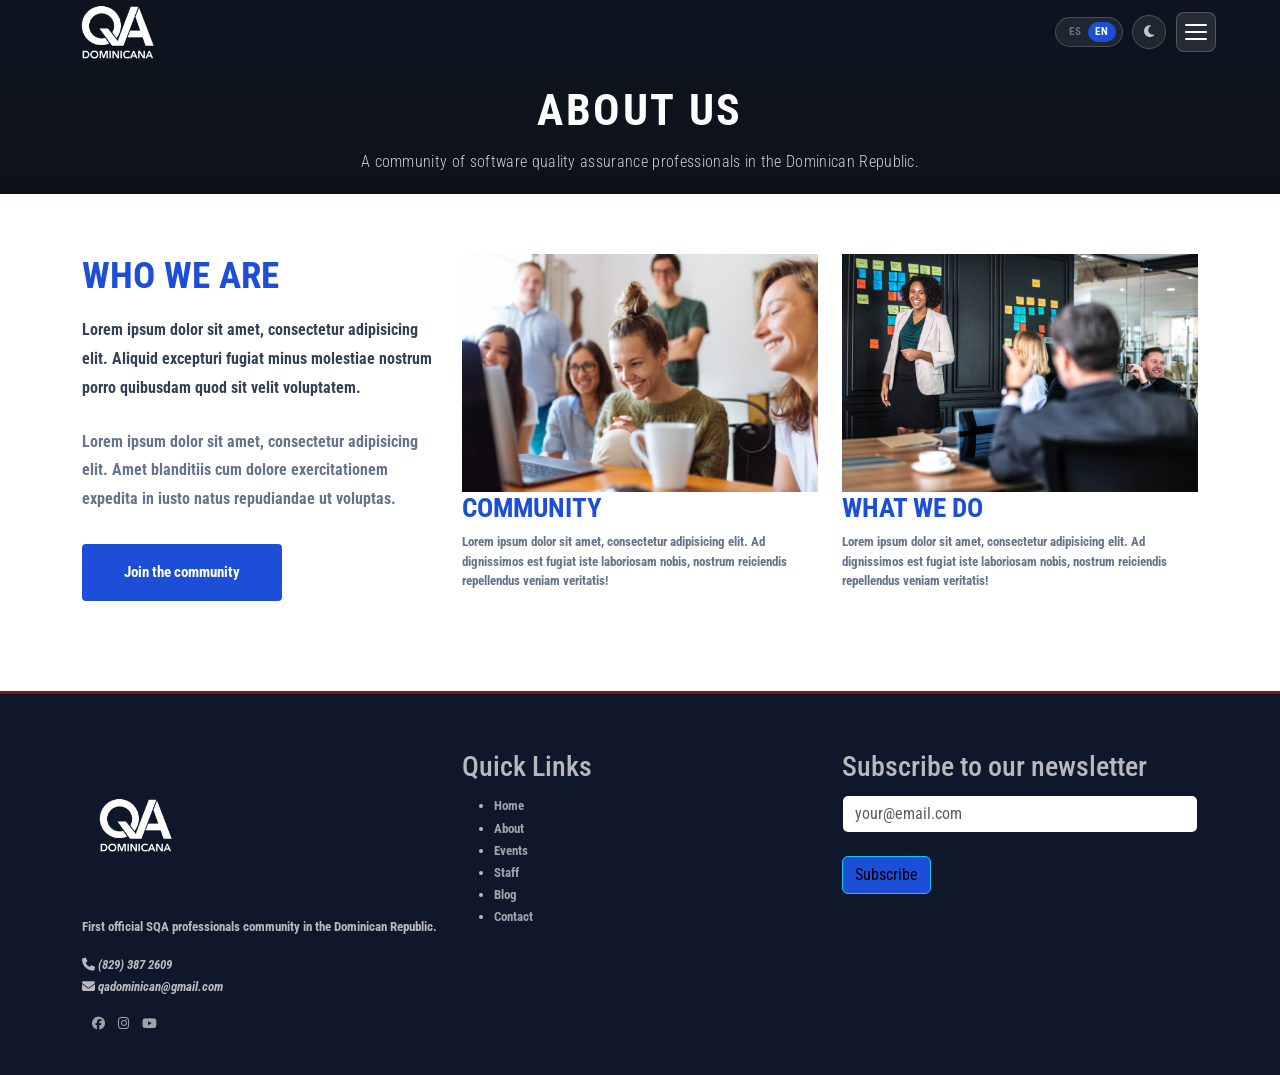
==== acerca.html @ 9567484d "Nuevos cambios en logo" ====
<!DOCTYPE html>
<html lang="es">
<head>
    <meta charset="UTF-8">
    <meta name="viewport" content="width=device-width, initial-scale=1.0">
    <meta name="description" content="Conoce a la primera comunidad oficial de profesionales de SQA en República Dominicana.">
    <title>Acerca — QA Dominicana</title>
    <link rel="shortcut icon" href="favicon.ico">
    <link rel="preconnect" href="https://cdn.jsdelivr.net">
    <link rel="preconnect" href="https://cdnjs.cloudflare.com">
    <link rel="preconnect" href="https://fonts.googleapis.com">
    <link rel="preconnect" href="https://fonts.gstatic.com" crossorigin>
    <link rel="stylesheet" href="https://fonts.googleapis.com/css2?family=Roboto+Condensed:wght@300;400;700&display=swap">
    <link rel="stylesheet" href="https://cdn.jsdelivr.net/npm/bootstrap@5.3.3/dist/css/bootstrap.min.css">
    <link rel="stylesheet" href="https://cdnjs.cloudflare.com/ajax/libs/font-awesome/6.5.1/css/all.min.css">
    <link rel="stylesheet" href="css/style.css">
    <script>!function(){var t=localStorage.getItem('qa-theme')||(window.matchMedia('(prefers-color-scheme: dark)').matches?'dark':'light');document.documentElement.setAttribute('data-theme',t)}();</script>
</head>
<body>
<a class="skip-link" href="#main-content" data-i18n="skip">Saltar al contenido principal</a>

<div class="nav-backdrop" id="nav-backdrop" aria-hidden="true"></div>
<div class="navigation-menu" id="navigation-menu" inert>
    <div class="nav-menu-header">
        <span class="nav-menu-logo"><img src="assets/logos/logoClaro.PNG" alt="QA Dominicana" class="site-logo"></span>
        <button class="lang-toggle" aria-label="Switch to English">
            <span class="lang-option" data-lang="es">ES</span>
            <span class="lang-option" data-lang="en">EN</span>
        </button>
        <button class="theme-toggle" aria-label="Cambiar a modo oscuro">
            <i class="fas fa-moon" aria-hidden="true"></i>
        </button>
        <button class="nav-close-btn" type="button" data-i18n-aria="nav.close" aria-label="Cerrar menú">
            <i class="fas fa-times" aria-hidden="true"></i>
        </button>
    </div>
    <nav class="nav-menu-links">
        <ul>
            <li><a href="index.html"><i class="fas fa-home" aria-hidden="true"></i><span data-i18n="nav.home">Inicio</span></a></li>
            <li><a href="acerca.html"><i class="fas fa-users" aria-hidden="true"></i><span data-i18n="nav.about">Acerca</span></a></li>
            <li><a href="eventos.html"><i class="fas fa-calendar-alt" aria-hidden="true"></i><span data-i18n="nav.events">Eventos</span></a></li>
            <li><a href="staff.html"><i class="fas fa-id-badge" aria-hidden="true"></i><span data-i18n="nav.staff">Staff</span></a></li>
            <li><a href="blog.html"><i class="fas fa-pen-nib" aria-hidden="true"></i><span data-i18n="nav.blog">Blog</span></a></li>
            <li><a href="contacto.html"><i class="fas fa-envelope" aria-hidden="true"></i><span data-i18n="nav.contact">Contacto</span></a></li>
        </ul>
    </nav>
    <div class="nav-menu-footer">
        <a href="https://www.facebook.com/groups/2300640940204721/" aria-label="Facebook" target="_blank" rel="noopener"><i class="fab fa-facebook" aria-hidden="true"></i></a>
        <a href="https://www.instagram.com/qa_dominicana/" aria-label="Instagram" target="_blank" rel="noopener"><i class="fab fa-instagram" aria-hidden="true"></i></a>
        <a href="https://www.youtube.com/channel/UC6f2mFVJtUjjuGAx5jeV4jA" aria-label="YouTube" target="_blank" rel="noopener"><i class="fab fa-youtube" aria-hidden="true"></i></a>
    </div>
</div>

<header class="page-header">
    <div class="wrapper-nav nav-sticky" id="wrapperNav">
        <nav id="nav" aria-label="Navegación principal">
            <a href="index.html" id="logo"><img src="assets/logos/logoClaro.PNG" alt="QA Dominicana" class="site-logo"></a>
            <div class="navigation-wrapper">
                <button class="lang-toggle" aria-label="Switch to English">
                    <span class="lang-option" data-lang="es">ES</span>
                    <span class="lang-option" data-lang="en">EN</span>
                </button>
                <button class="theme-toggle" aria-label="Cambiar a modo oscuro">
                    <i class="fas fa-moon" aria-hidden="true"></i>
                </button>
                <button class="navigation-button" type="button" data-i18n-aria="nav.open" aria-label="Abrir menú" aria-expanded="false" aria-controls="navigation-menu">
                    <span class="hamburger-bar"></span>
                    <span class="hamburger-bar"></span>
                    <span class="hamburger-bar"></span>
                </button>
            </div>
        </nav>
    </div>
    <div class="page-title-bar">
        <h1 data-i18n="about.header">Acerca de Nosotros</h1>
        <p data-i18n="about.sub">Conoce quiénes somos</p>
    </div>
</header>

<main id="main-content">
<section class="about">
    <div class="container">
        <div class="row">
            <div class="col-md-4">
                <div class="awesome">
                    <h2 data-i18n="about.title">Acerca de Nosotros</h2>
                    <p>Lorem ipsum dolor sit amet, consectetur adipisicing elit. Aliquid excepturi fugiat minus molestiae nostrum porro quibusdam quod sit velit voluptatem.</p>
                    <p>Lorem ipsum dolor sit amet, consectetur adipisicing elit. Amet blanditiis cum dolore exercitationem expedita in iusto natus repudiandae ut voluptas.</p>
                    <p><a href="#" class="db-btn btn-color"><span data-i18n="about.readmore">Leer Más</span></a></p>
                </div>
            </div>
            <div class="col-md-4">
                <div class="creative">
                    <div>
                        <img class="img-fluid" src="assets/about/creativos.jpg" alt="Miembros creativos de QA Dominicana" width="3000" height="2000" loading="lazy">
                    </div>
                    <h2 data-i18n="about.creative">Creativos</h2>
                    <p>Lorem ipsum dolor sit amet, consectetur adipisicing elit. Ad dignissimos est fugiat iste laboriosam nobis, nostrum reiciendis repellendus veniam veritatis!</p>
                </div>
            </div>
            <div class="col-md-4">
                <div class="office">
                    <div>
                        <img class="img-fluid" src="assets/about/services.jpg" alt="Servicios de QA Dominicana" width="4000" height="2666" loading="lazy">
                    </div>
                    <h2 data-i18n="about.services">Servicios</h2>
                    <p>Lorem ipsum dolor sit amet, consectetur adipisicing elit. Ad dignissimos est fugiat iste laboriosam nobis, nostrum reiciendis repellendus veniam veritatis!</p>
                </div>
            </div>
        </div>
    </div>
</section>
</main>

<footer class="footer">
    <div class="container">
        <div class="row">
            <div class="col-md-4">
                <img src="assets/logos/logoClaro.PNG" alt="QA Dominicana" class="site-logo">
                <p class="qa-content" data-i18n="footer.tagline">Primera comunidad oficial de profesionales de SQA en República Dominicana.</p>
                <div class="qa-info">
                    <span><i class="fas fa-phone"></i> <i>(829) 387 2609</i></span>
                    <span><i class="fas fa-envelope"></i> <i>qadominican@gmail.com</i></span>
                </div>
                <div class="social-media">
                    <a href="https://www.facebook.com/groups/2300640940204721/" aria-label="Facebook de QA Dominicana" target="_blank" rel="noopener"><i class="fab fa-facebook" aria-hidden="true"></i></a>
                    <a href="https://www.instagram.com/qa_dominicana/" aria-label="Instagram de QA Dominicana" target="_blank" rel="noopener"><i class="fab fa-instagram" aria-hidden="true"></i></a>
                    <a href="https://www.youtube.com/channel/UC6f2mFVJtUjjuGAx5jeV4jA" aria-label="YouTube de QA Dominicana" target="_blank" rel="noopener"><i class="fab fa-youtube" aria-hidden="true"></i></a>
                </div>
            </div>
            <div class="col-md-4">
                <div class="links-quick">
                    <h2 data-i18n="footer.links">Enlaces Rápidos</h2>
                    <ul>
                        <li><a href="index.html" data-i18n="nav.home">Inicio</a></li>
                        <li><a href="acerca.html" data-i18n="nav.about">Acerca</a></li>
                        <li><a href="eventos.html" data-i18n="nav.events">Eventos</a></li>
                        <li><a href="staff.html" data-i18n="nav.staff">Staff</a></li>
                        <li><a href="blog.html" data-i18n="nav.blog">Blog</a></li>
                        <li><a href="contacto.html" data-i18n="nav.contact">Contacto</a></li>
                    </ul>
                </div>
            </div>
            <div class="col-md-4">
                <div class="newsletter">
                    <h2 data-i18n="footer.newsletter">Suscríbete a nuestro boletín</h2>
                    <input class="form-control" data-i18n-placeholder="footer.email.ph" placeholder="pedro@example.com" type="email" name="newsletter" id="newsletter">
                    <br>
                    <button type="submit" class="btn btn-info" data-i18n="footer.subscribe">Suscribir</button>
                </div>
            </div>
        </div>
    </div>
</footer>

<script src="https://cdn.jsdelivr.net/npm/bootstrap@5.3.3/dist/js/bootstrap.bundle.min.js"></script>
<script src="js/theme.js"></script>
<script src="js/i18n.js"></script>
<script src="js/main.js"></script>
</body>
</html>
---- css/style.css ----
/*
 * QA Dominicana — Main Stylesheet
 * Sections:
 *   1. Base & Reset
 *   2. Skip Link & Accessibility
 *   3. Slideshow (Home)
 *   4. Navigation Bar
 *   5. Hamburger Button
 *   6. Nav Backdrop & Slide-out Menu
 *   7. Hero (Home)
 *   8. Timer / Countdown
 *   9. About Section
 *  10. Events & Tabs
 *  11. Staff / Swiper
 *  12. Blog
 *  13. Contact
 *  14. Footer
 *  15. Inner Page Headers
 */

@import url('tokens.css');

/* ── 1. Base & Reset ── */

/* Smooth theme transitions */
*, *::before, *::after {
    transition:
        background-color 0.28s ease,
        color            0.28s ease,
        border-color     0.28s ease,
        box-shadow       0.28s ease;
}

/* But don't slow layout-affecting or transform-based transitions */
.navigation-menu,
.nav-backdrop,
.hamburger-bar,
.nav-close-btn,
.nav-menu-footer a,
.lang-toggle,
.theme-toggle,
.btn1,
.btn2,
.post-content a {
    transition:
        background-color 0.25s ease,
        color            0.25s ease,
        border-color     0.25s ease,
        transform        0.25s ease,
        opacity          0.25s ease;
}

html, body {
    font-family: var(--font-main), sans-serif;
    font-weight: bold;
    height: 100%;
    margin: 0;
    padding: 0;
    box-sizing: border-box;
    background: var(--color-bg);
    color: var(--color-text);
}

:focus-visible {
    outline: 3px solid var(--color-primary);
    outline-offset: 3px;
}

header {
    position: relative;
    height: 100%;
    width: 100%;
    overflow: hidden;
    background: #111;
}

/* ── 2. Skip Link & Accessibility ── */
.skip-link {
    position: absolute;
    top: -100%;
    left: 1rem;
    padding: 0.5rem 1rem;
    background: var(--color-primary);
    color: #fff;
    border-radius: 0 0 4px 4px;
    z-index: 9999;
    transition: top 0.2s;
}
.skip-link:focus {
    top: 0;
}

/* ── 3. Slideshow (Home) ── */
.slideshow {
    position: absolute;
    inset: 0;
    z-index: 0;
}

.slide {
    position: absolute;
    inset: 0;
    background-size: cover;
    background-position: center;
    opacity: 0;
    animation: kenburns 12s ease-in-out infinite;
    will-change: transform, opacity;
}

.slide:nth-child(1) { animation-delay: 0s; }
.slide:nth-child(2) { animation-delay: 4s; }
.slide:nth-child(3) { animation-delay: 8s; }

@keyframes kenburns {
    0%    { opacity: 0; transform: scale(1); }
    8%    { opacity: 1; }
    25%   { opacity: 1; transform: scale(1.1); }
    33%   { opacity: 0; transform: scale(1.1); }
    100%  { opacity: 0; transform: scale(1); }
}

@media (prefers-reduced-motion: reduce) {
    .slide { animation: none; }
    .slide:nth-child(1) { opacity: 1; }
}


.header .container {
    position: relative;
    z-index: 1;
    width: 100%;
    height: 60px;
    margin: 0px auto;
}

/* ── 4. Navigation Bar ── */
.wrapper-nav {
    width: 100%;
    margin: 0 auto;
    transition: background 0.4s ease, box-shadow 0.4s ease, border-color 0.4s ease;
}

.wrapper-nav.nav-sticky {
    position: fixed;
    z-index: 1000;
    top: 0;
    left: 0;
    background: rgba(10, 10, 10, 0.75);
    backdrop-filter: blur(14px);
    -webkit-backdrop-filter: blur(14px);
    border-bottom: 1px solid rgba(255, 255, 255, 0.08);
    box-shadow: 0 4px 32px rgba(0, 0, 0, 0.4);
}

.wrapper-nav.nav-sticky #nav {
    margin-top: 0;
}

#logo {
    color: #fff;
    font-size: 1.75rem;
    font-weight: 700;
    letter-spacing: 0.05em;
}

#logo span {
    color: var(--color-primary);
}

/* ── 5. Hamburger Button ── */
.navigation-wrapper {
    display: flex;
    align-items: center;
    gap: 0.6rem;
}

.navigation-button {
    display: flex;
    flex-direction: column;
    justify-content: center;
    gap: 5px;
    width: 40px;
    height: 40px;
    padding: 8px;
    background: rgba(255, 255, 255, 0.1);
    border: 1px solid rgba(255, 255, 255, 0.2);
    border-radius: 8px;
    cursor: pointer;
    transition: background 0.2s ease, border-color 0.2s ease;
    z-index: 1001;
}

.navigation-button:hover {
    background: rgba(255, 255, 255, 0.18);
    border-color: rgba(255, 255, 255, 0.35);
}

/* ── Language toggle ── */
.lang-toggle {
    display: flex;
    align-items: center;
    gap: 0;
    background: rgba(255, 255, 255, 0.08);
    border: 1px solid rgba(255, 255, 255, 0.18);
    border-radius: 20px;
    padding: 4px 6px;
    cursor: pointer;
    transition: border-color 0.2s ease, background 0.2s ease;
}

.lang-toggle:hover {
    background: rgba(255, 255, 255, 0.14);
    border-color: rgba(255, 255, 255, 0.3);
}

.lang-option {
    font-family: var(--font-main), sans-serif;
    font-size: 0.7rem;
    font-weight: 700;
    letter-spacing: 0.06em;
    color: rgba(255, 255, 255, 0.35);
    padding: 2px 7px;
    border-radius: 14px;
    transition: color 0.2s ease, background 0.2s ease;
    user-select: none;
}

.lang-option.lang-active {
    color: #fff;
    background: var(--color-primary);
}

/* ── Theme toggle ── */
.theme-toggle {
    display: flex;
    align-items: center;
    justify-content: center;
    width: 34px;
    height: 34px;
    border-radius: 50%;
    border: 1px solid rgba(255, 255, 255, 0.18);
    background: rgba(255, 255, 255, 0.08);
    color: rgba(255, 255, 255, 0.75);
    cursor: pointer;
    font-size: 0.85rem;
    transition: background 0.2s ease, border-color 0.2s ease, color 0.2s ease;
}

.theme-toggle:hover {
    background: rgba(255, 255, 255, 0.18);
    border-color: rgba(255, 255, 255, 0.35);
    color: #fff;
}

/* In the light-themed nav area (index home hero has dark nav, so keep white) */
/* When not on dark bg (e.g., sticky nav on inner pages), adjust contrast */
.nav-sticky .theme-toggle {
    border-color: rgba(255, 255, 255, 0.2);
    background: rgba(255, 255, 255, 0.1);
}

.hamburger-bar {
    display: block;
    width: 100%;
    height: 2px;
    background: #fff;
    border-radius: 2px;
    transition: transform 0.3s cubic-bezier(0.4, 0, 0.2, 1),
                opacity 0.2s ease;
    transform-origin: center;
}

.navigation-button.active .hamburger-bar:nth-child(1) {
    transform: translateY(7px) rotate(45deg);
}
.navigation-button.active .hamburger-bar:nth-child(2) {
    opacity: 0;
    transform: scaleX(0);
}
.navigation-button.active .hamburger-bar:nth-child(3) {
    transform: translateY(-7px) rotate(-45deg);
}

/* ── 6. Nav Backdrop & Slide-out Menu ── */
.nav-backdrop {
    position: fixed;
    inset: 0;
    background: rgba(0, 0, 0, 0.6);
    backdrop-filter: blur(6px);
    -webkit-backdrop-filter: blur(6px);
    z-index: 1001;
    opacity: 0;
    visibility: hidden;
    transition: opacity 0.4s ease, visibility 0.4s ease;
}

.nav-backdrop.active {
    opacity: 1;
    visibility: visible;
}

/* Slide-out panel */
.navigation-menu {
    position: fixed;
    top: 0;
    right: 0;
    width: min(360px, 88vw);
    height: 100%;
    /* glass morphism dark */
    background: rgba(10, 10, 18, 0.92);
    backdrop-filter: blur(24px) saturate(180%);
    -webkit-backdrop-filter: blur(24px) saturate(180%);
    /* left accent gradient strip */
    border-left: 1px solid rgba(255, 255, 255, 0.06);
    box-shadow: -16px 0 60px rgba(0, 0, 0, 0.7), inset 1px 0 0 rgba(255,255,255,0.04);
    /* spring slide + scale */
    transform: translateX(100%) scale(0.97);
    transition: transform 0.42s cubic-bezier(0.22, 1, 0.36, 1),
                opacity 0.42s ease;
    opacity: 0;
    z-index: 1002;
    display: flex;
    flex-direction: column;
    overflow-y: auto;
    /* colored accent strip on left edge */
    background-image: linear-gradient(180deg,
        rgba(29, 78, 216, 0.10) 0%,
        rgba(29, 78, 216, 0.03) 30%,
        transparent 60%);
}

.navigation-menu.active {
    transform: translateX(0) scale(1);
    opacity: 1;
}

/* Menu header */
.nav-menu-header {
    display: flex;
    align-items: center;
    gap: 0.75rem;
    padding: 1.25rem 1.5rem;
    border-bottom: 1px solid rgba(255, 255, 255, 0.06);
}

.nav-menu-header .nav-menu-logo {
    flex: 1;
}

.nav-menu-logo {
    display: flex;
    align-items: baseline;
    gap: 0.3rem;
    font-size: 1.15rem;
    font-weight: 700;
    letter-spacing: 0.04em;
}

.nav-menu-logo .logo-qa {
    color: var(--color-accent);
}

.nav-menu-logo .logo-rest {
    color: rgba(255, 255, 255, 0.85);
}

/* Circle close button */
.nav-close-btn {
    display: flex;
    align-items: center;
    justify-content: center;
    width: 38px;
    height: 38px;
    border-radius: 50%;
    background: rgba(255, 255, 255, 0.06);
    border: 1px solid rgba(255, 255, 255, 0.1);
    color: rgba(255, 255, 255, 0.55);
    cursor: pointer;
    transition: background 0.25s ease, color 0.25s ease, transform 0.25s ease, border-color 0.25s ease;
}

.nav-close-btn:hover {
    background: rgba(124, 29, 18, 0.18);
    border-color: rgba(124, 29, 18, 0.35);
    color: var(--color-accent);
    transform: rotate(90deg);
}

/* Nav links */
.nav-menu-links {
    flex: 1;
    padding: 1rem 1.25rem;
}

.nav-menu-links ul {
    list-style: none;
    margin: 0;
    padding: 0;
    display: flex;
    flex-direction: column;
    gap: 0.25rem;
}

.nav-menu-links ul li {
    opacity: 0;
    transform: translateY(14px);
    transition: opacity 0.3s ease, transform 0.3s ease;
}

.navigation-menu.active .nav-menu-links ul li {
    opacity: 1;
    transform: translateY(0);
}

.navigation-menu.active .nav-menu-links ul li:nth-child(1) { transition-delay: 0.08s; }
.navigation-menu.active .nav-menu-links ul li:nth-child(2) { transition-delay: 0.13s; }
.navigation-menu.active .nav-menu-links ul li:nth-child(3) { transition-delay: 0.18s; }
.navigation-menu.active .nav-menu-links ul li:nth-child(4) { transition-delay: 0.23s; }
.navigation-menu.active .nav-menu-links ul li:nth-child(5) { transition-delay: 0.28s; }
.navigation-menu.active .nav-menu-links ul li:nth-child(6) { transition-delay: 0.33s; }

.nav-menu-links ul li a {
    display: flex;
    align-items: center;
    gap: 1rem;
    padding: 0.85rem 1.1rem;
    border-radius: 10px;
    color: rgba(255, 255, 255, 0.55);
    text-decoration: none;
    font-size: 0.9rem;
    font-weight: 700;
    letter-spacing: 0.08em;
    text-transform: uppercase;
    position: relative;
    transition: color 0.22s ease, background 0.22s ease;
}

.nav-menu-links ul li a i {
    width: 20px;
    font-size: 0.95rem;
    color: rgba(255, 255, 255, 0.25);
    transition: color 0.22s ease, transform 0.22s ease;
    text-align: center;
    flex-shrink: 0;
}

.nav-menu-links ul li a:hover,
.nav-menu-links ul li a:focus-visible,
.nav-menu-links ul li a.nav-active {
    color: #fff;
    background: rgba(255, 255, 255, 0.07);
}

.nav-menu-links ul li a:hover i,
.nav-menu-links ul li a:focus-visible i {
    color: var(--color-primary);
    transform: scale(1.15);
}

.nav-menu-links ul li a.nav-active {
    background: rgba(29, 78, 216, 0.12);
    color: var(--color-primary);
}

.nav-menu-links ul li a.nav-active i {
    color: var(--color-primary);
}

/* Menu footer social icons */
.nav-menu-footer {
    display: flex;
    gap: 0.65rem;
    padding: 1.5rem 2rem;
    border-top: 1px solid rgba(255, 255, 255, 0.06);
}

.nav-menu-footer a {
    display: flex;
    align-items: center;
    justify-content: center;
    width: 40px;
    height: 40px;
    border-radius: 50%;
    background: rgba(255, 255, 255, 0.06);
    border: 1px solid rgba(255, 255, 255, 0.09);
    color: rgba(255, 255, 255, 0.45);
    font-size: 1rem;
    transition: background 0.25s ease, color 0.25s ease, border-color 0.25s ease, transform 0.25s ease;
}

.nav-menu-footer a:hover {
    background: var(--color-accent);
    border-color: var(--color-accent);
    color: #fff;
    transform: translateY(-2px);
}

@media (prefers-reduced-motion: reduce) {
    .navigation-menu,
    .nav-backdrop,
    .hamburger-bar,
    .nav-menu-links ul li,
    .nav-close-btn,
    .nav-menu-footer a {
        transition: none;
    }
}
/* ── 7. Hero (Home) ── */
.hero {
    width: min(88%, 960px);
    margin: 0 auto;
    padding-top: 180px;
    padding-bottom: 80px;
}

.hero h1 {
    text-transform: uppercase;
    font-family: 'Roboto Condensed', sans-serif;
    font-size: clamp(0.85rem, 2vw, 1rem);
    letter-spacing: 0.35em;
    color: rgba(255, 255, 255, 0.55);
    margin-bottom: 12px;
    font-weight: 400;
}

.hero span {
    display: block;
    font-size: clamp(3rem, 8vw, 5.5rem);
    letter-spacing: -0.01em;
    font-family: 'Roboto Condensed', sans-serif;
    font-weight: 800;
    line-height: 1.05;
    color: #ffffff;
}

.button {
    display: flex;
    flex-wrap: wrap;
    gap: 12px;
    margin-top: 40px;
}

.btn1 {
    display: inline-flex;
    align-items: center;
    padding: 13px 28px;
    background: var(--color-accent);
    color: #ffffff;
    text-decoration: none;
    font-family: 'Roboto Condensed', sans-serif;
    font-size: 0.85rem;
    font-weight: 700;
    letter-spacing: 0.06em;
    text-transform: uppercase;
    border-radius: 6px;
    transition: background 0.2s ease, transform 0.2s ease, box-shadow 0.2s ease;
    box-shadow: 0 2px 12px rgba(124, 29, 18, 0.35);
}

.btn1:hover {
    background: #9b2918;
    transform: translateY(-2px);
    box-shadow: 0 6px 20px rgba(124, 29, 18, 0.45);
    text-decoration: none;
    color: #ffffff;
}

.btn2 {
    display: inline-flex;
    align-items: center;
    padding: 13px 28px;
    background: rgba(255, 255, 255, 0.1);
    color: #ffffff;
    text-decoration: none;
    font-family: 'Roboto Condensed', sans-serif;
    font-size: 0.85rem;
    font-weight: 700;
    letter-spacing: 0.06em;
    text-transform: uppercase;
    border-radius: 6px;
    border: 1.5px solid rgba(255, 255, 255, 0.3);
    transition: background 0.2s ease, border-color 0.2s ease, transform 0.2s ease;
}

.btn2:hover {
    background: rgba(255, 255, 255, 0.18);
    border-color: rgba(255, 255, 255, 0.55);
    transform: translateY(-2px);
    text-decoration: none;
    color: #ffffff;
}

nav {
    height: 60px;
    width: 80%;
    margin: 40px auto 0;
    display: flex;
    justify-content: space-between;
    align-items: center;
}

/* ── 8. Timer / Countdown ── */
.timer {
    padding: 40px 0;
    background: var(--color-surface-2);
    color: var(--color-text);
    text-align: center;
    border-top: 3px solid var(--color-accent);
}
.timer-title {
    font-size: clamp(1.4rem, 3vw, 2rem);
    font-weight: 700;
    letter-spacing: 0.06em;
    text-transform: uppercase;
    color: var(--color-text-muted);
    margin-bottom: 8px;
}
/* ── 9. About Section ── */
/*section.about {
    height: 600px;
    padding: 100px 0 20px;
    background: var(--color-bg);
}*/
/* ── 9. About Section ── */
/*section.about {
    height: auto;          /* cambia 600px por auto 
    padding: 60px 0 60px;  /* padding más equilibrado 
    background: var(--color-bg);
}*/

section.about {
    height: auto;
    padding: 60px 0 60px;
    background: var(--color-bg);
}

section.about h2{
    font-size: 1.7rem;
    font-weight: bold;
    color: var(--color-primary);
    text-transform: uppercase;
}

section.about p {
    color: var(--color-text-dark);
}

section.about .awesome h2{
    font-size: 2.3rem;
    margin-bottom: 5%;
}
section.about .awesome p{
    margin-bottom: 7%;
    line-height: 1.8;
}
section.about .awesome p:nth-of-type(1){
    color: var(--color-text-dark);
}

section.about .awesome p:nth-of-type(2){
    color: var(--color-text-muted);
}

section.about .awesome p:nth-of-type(3) a {
    border-radius: 4px;
    background-color: var(--color-primary);
    border: none;
    color: #FFFFFF;
    text-align: center;
    font-size: 15px;
    padding: 15px;
    width: 200px;
    transition: all 0.5s;
    cursor: pointer;
    margin: 5px 0 5px;
    display: inline-block;
}

section.about .awesome p:nth-of-type(3) a span{
    cursor: pointer;
    display: inline-block;
    position: relative;
    transition: 0.5s;
}
section.about .awesome p:nth-of-type(3) a span:after {
    content: '\00bb';
    position: absolute;
    opacity: 0;
    top: 0;
    right: -20px;
    transition: 0.5s;
}
section.about .awesome p:nth-of-type(3) a:hover span{
    padding-right: 25px;
}
section.about .awesome p:nth-of-type(3) a:hover span:after {
    opacity: 1;
    right: 0;
}

/* Section about creative */
section.about .creative p,
section.about .office p{
    color: var(--color-text-muted);
    font-size: 13px;
}
section.about .creative > div,
section.about .office > div {
    overflow: hidden;
}
section.about .creative img,
section.about .office img {
    transition: all 5s;
}
section.about .creative img:hover,
section.about .office img:hover{
    transform: scale(1.2) rotate(7deg);
}

/* ── About: Historia / Misión / Propósito ── */
section.story {
    padding: 70px 0 80px;
    background: var(--color-bg-light);
}

.story-img {
    width: 100%;
    height: 100%;
    max-height: 420px;
    object-fit: cover;
    border-radius: 12px;
    box-shadow: 0 12px 32px rgba(15, 23, 42, 0.15);
}

.story-text h2 {
    font-size: 2.3rem;
    font-weight: 700;
    color: var(--color-primary);
    text-transform: uppercase;
    letter-spacing: 0.02em;
    margin-bottom: 1.25rem;
}

.story-text p {
    color: var(--color-text-dark);
    line-height: 1.85;
    font-size: 1.02rem;
    margin: 0;
}

.story-cards {
    margin-top: 3.5rem;
}

.story-card {
    background: var(--color-surface);
    border-radius: 12px;
    padding: 2.25rem 2rem;
    height: 100%;
    border: 1px solid var(--color-border-subtle);
    border-top: 4px solid var(--color-accent);
    box-shadow: 0 4px 16px rgba(15, 23, 42, 0.06);
    transition: transform 0.25s ease, box-shadow 0.25s ease;
}

.story-card:hover {
    transform: translateY(-4px);
    box-shadow: 0 12px 28px rgba(15, 23, 42, 0.12);
}

.story-card i {
    font-size: 2rem;
    color: var(--color-accent);
    margin-bottom: 1rem;
    display: block;
}

.story-card h3 {
    font-size: 1.4rem;
    font-weight: 700;
    color: var(--color-primary);
    text-transform: uppercase;
    letter-spacing: 0.03em;
    margin: 0 0 0.85rem;
}

.story-card p {
    color: var(--color-text-muted);
    line-height: 1.7;
    margin: 0;
}

/* ── Values / Pilares ── */
section.values {
    padding: 70px 0 80px;
    background: var(--color-bg);
}

section.values h2 {
    text-align: center;
    font-size: 2.5rem;
    color: var(--color-primary);
    text-transform: uppercase;
    margin-bottom: 2.5rem;
    font-weight: 700;
    letter-spacing: 0.02em;
}

.value-card {
    background: var(--color-surface);
    padding: 2rem 1.5rem;
    border-radius: 10px;
    text-align: center;
    height: 100%;
    box-shadow: 0 2px 10px rgba(15, 23, 42, 0.06);
    transition: transform 0.25s ease, box-shadow 0.25s ease, border-color 0.25s ease;
    border: 1px solid var(--color-border-subtle);
}

.value-card:hover {
    transform: translateY(-4px);
    box-shadow: 0 10px 28px rgba(15, 23, 42, 0.14);
    border-color: var(--color-border);
}

.value-card i {
    font-size: 2.4rem;
    color: var(--color-accent);
    margin-bottom: 1rem;
    display: block;
}

.value-card h3 {
    font-size: 1.15rem;
    font-weight: 700;
    color: var(--color-primary);
    text-transform: uppercase;
    margin: 0 0 0.75rem;
    letter-spacing: 0.05em;
}

.value-card p {
    font-size: 0.95rem;
    color: var(--color-text-muted);
    line-height: 1.65;
    margin: 0;
}


/* ── 10. Events & Tabs ── */
section.events {
    padding: 75px 0 130px;
    background: transparent;
}

/* Reusable section intro (heading + lead text) */
.section-intro {
    text-align: center;
    max-width: 720px;
    margin: 0 auto 3rem;
}

.section-intro h2 {
    font-size: clamp(2rem, 4vw, 2.75rem);
    font-weight: 700;
    color: var(--color-primary);
    text-transform: uppercase;
    letter-spacing: 0.03em;
    margin: 0 0 1rem;
}

.section-intro p {
    font-size: 1rem;
    color: var(--color-text-muted);
    line-height: 1.7;
    margin: 0;
}

/* Event cards */
.event-card {
    position: relative;
    background: var(--color-surface);
    border-radius: 12px;
    overflow: hidden;
    box-shadow: 0 4px 16px rgba(15, 23, 42, 0.08);
    transition: transform 0.3s ease, box-shadow 0.3s ease;
    height: 100%;
    display: flex;
    flex-direction: column;
    border: 1px solid var(--color-border-subtle);
}

.event-card:hover,
.event-card:focus-within {
    transform: translateY(-4px);
    box-shadow: 0 14px 32px rgba(15, 23, 42, 0.16);
}

.event-card-img {
    position: relative;
    overflow: hidden;
    aspect-ratio: 16 / 10;
    background: var(--color-dark);
}

.event-card-img img {
    width: 100%;
    height: 100%;
    object-fit: cover;
    transition: transform 0.5s ease, opacity 0.35s ease;
}

.event-card:hover .event-card-img img,
.event-card:focus-within .event-card-img img {
    transform: scale(1.06);
    opacity: 0.35;
}

.event-card-date {
    position: absolute;
    top: 12px;
    left: 12px;
    background: var(--color-primary);
    color: #fff;
    padding: 8px 14px;
    border-radius: 6px;
    font-weight: 700;
    font-size: 0.7rem;
    letter-spacing: 0.08em;
    z-index: 2;
    text-align: center;
    line-height: 1.1;
    text-transform: uppercase;
    box-shadow: 0 2px 8px rgba(0, 0, 0, 0.18);
}

.event-card-date .day {
    display: block;
    font-size: 1.5rem;
    letter-spacing: 0;
    margin-bottom: 2px;
}

/* Hover overlay with two buttons */
.event-card-overlay {
    position: absolute;
    inset: 0;
    background: rgba(15, 23, 42, 0.78);
    display: flex;
    flex-direction: column;
    align-items: center;
    justify-content: center;
    gap: 12px;
    opacity: 0;
    transition: opacity 0.3s ease;
    z-index: 3;
    pointer-events: none;
    padding: 1rem;
}

.event-card:hover .event-card-overlay,
.event-card:focus-within .event-card-overlay {
    opacity: 1;
    pointer-events: auto;
}

.btn-event {
    display: inline-flex;
    align-items: center;
    justify-content: center;
    padding: 11px 22px;
    border-radius: 6px;
    font-weight: 700;
    text-decoration: none;
    text-transform: uppercase;
    letter-spacing: 0.06em;
    font-size: 0.78rem;
    min-width: 200px;
    text-align: center;
    transform: translateY(10px);
    transition: transform 0.35s ease, background 0.2s ease, color 0.2s ease;
}

.event-card:hover .btn-event,
.event-card:focus-within .btn-event {
    transform: translateY(0);
}

.event-card:hover .btn-event:nth-of-type(2),
.event-card:focus-within .btn-event:nth-of-type(2) {
    transition-delay: 0.08s;
}

.btn-details {
    background: var(--color-surface);
    color: var(--color-primary);
}

.btn-details:hover {
    background: var(--color-primary);
    color: #fff;
    text-decoration: none;
}

.btn-confirm {
    background: var(--color-accent);
    color: #fff;
}

.btn-confirm:hover {
    background: #9b2918;
    color: #fff;
    text-decoration: none;
}

.event-card-body {
    padding: 1.25rem 1.25rem 1.5rem;
    flex: 1;
    display: flex;
    flex-direction: column;
}

.event-card-title {
    font-size: 1.1rem;
    font-weight: 700;
    color: var(--color-primary);
    margin: 0 0 0.6rem;
    text-transform: uppercase;
    letter-spacing: 0.02em;
    line-height: 1.3;
}

.event-card-meta {
    font-size: 0.8rem;
    color: var(--color-text-muted);
    margin: 0 0 0.75rem;
    display: flex;
    flex-direction: column;
    gap: 4px;
}

.event-card-meta i {
    color: var(--color-accent);
    margin-right: 6px;
    width: 14px;
}

.event-card-desc {
    font-size: 0.9rem;
    color: var(--color-text-muted);
    line-height: 1.6;
    margin: 0;
}

/* ── Event Detail Page (detalle.html) ── */
.event-hero {
    position: relative;
    overflow: hidden;
    background: var(--color-dark);
    color: #fff;
    padding: 90px 0 70px;
}

.event-hero-image {
    position: absolute;
    inset: 0;
    z-index: 0;
}

.event-hero-image img {
    width: 100%;
    height: 100%;
    object-fit: cover;
    opacity: 0.35;
}

.event-hero-image::after {
    content: '';
    position: absolute;
    inset: 0;
    background: linear-gradient(180deg, rgba(13, 17, 23, 0.55) 0%, rgba(13, 17, 23, 0.92) 100%);
}

.event-hero-content {
    position: relative;
    z-index: 1;
}

.event-hero-back {
    display: inline-flex;
    align-items: center;
    gap: 0.5rem;
    color: rgba(255, 255, 255, 0.7);
    text-decoration: none;
    font-size: 0.82rem;
    font-weight: 700;
    text-transform: uppercase;
    letter-spacing: 0.06em;
    margin-bottom: 1.75rem;
    transition: color 0.2s ease, transform 0.2s ease;
}

.event-hero-back:hover {
    color: #fff;
    transform: translateX(-3px);
    text-decoration: none;
}

.event-hero-date {
    display: inline-block;
    background: var(--color-primary);
    color: #fff;
    padding: 8px 16px;
    border-radius: 6px;
    font-size: 0.82rem;
    font-weight: 700;
    letter-spacing: 0.08em;
    text-transform: uppercase;
    margin-bottom: 1.25rem;
}

.event-hero h1 {
    font-size: clamp(2rem, 5vw, 3.4rem);
    font-weight: 700;
    line-height: 1.15;
    margin: 0 0 1.25rem;
    color: #fff;
    max-width: 800px;
}

.event-hero-meta {
    display: flex;
    flex-wrap: wrap;
    gap: 1.25rem 2rem;
    color: rgba(255, 255, 255, 0.85);
    font-size: 0.95rem;
    margin: 0 0 2rem;
}

.event-hero-meta i {
    color: var(--color-accent);
    margin-right: 0.5rem;
}

/* Detail content sections */
.event-detail {
    padding: 70px 0;
    background: var(--color-bg);
}

.event-section-title {
    font-size: 1.6rem;
    font-weight: 700;
    color: var(--color-primary);
    text-transform: uppercase;
    letter-spacing: 0.03em;
    margin: 2rem 0 1.25rem;
}

.event-section-title:first-child {
    margin-top: 0;
}

.event-section-text {
    color: var(--color-text-dark);
    line-height: 1.8;
    margin: 0 0 1.25rem;
    font-size: 1rem;
    font-weight: 400;
}

/* Agenda timeline */
.agenda-list {
    list-style: none;
    padding: 0;
    margin: 0 0 2.5rem;
    border-left: 3px solid var(--color-accent);
}

.agenda-item {
    display: flex;
    align-items: baseline;
    gap: 1.25rem;
    padding: 0.85rem 0 0.85rem 1.5rem;
    position: relative;
}

.agenda-item::before {
    content: '';
    position: absolute;
    left: -8px;
    top: 1.2rem;
    width: 13px;
    height: 13px;
    border-radius: 50%;
    background: var(--color-accent);
    border: 3px solid var(--color-bg);
}

.agenda-time {
    font-weight: 700;
    color: var(--color-primary);
    font-size: 1rem;
    min-width: 60px;
}

.agenda-topic {
    color: var(--color-text-dark);
    font-size: 0.98rem;
    font-weight: 400;
}

/* Speaker card */
.speaker-card {
    display: flex;
    flex-wrap: wrap;
    gap: 1.5rem;
    align-items: center;
    background: var(--color-surface);
    border: 1px solid var(--color-border-subtle);
    border-radius: 12px;
    padding: 1.5rem;
    box-shadow: 0 4px 16px rgba(15, 23, 42, 0.06);
    margin-bottom: 2rem;
}

.speaker-card-img {
    flex: 0 0 110px;
    width: 110px;
    height: 110px;
    border-radius: 50%;
    overflow: hidden;
    border: 3px solid var(--color-accent);
}

.speaker-card-img img {
    width: 100%;
    height: 100%;
    object-fit: cover;
}

.speaker-card-body {
    flex: 1;
    min-width: 220px;
}

.speaker-card-name {
    font-size: 1.2rem;
    font-weight: 700;
    color: var(--color-primary);
    margin: 0 0 0.25rem;
}

.speaker-card-role {
    color: var(--color-accent);
    font-size: 0.88rem;
    font-weight: 700;
    margin: 0 0 0.65rem;
    text-transform: uppercase;
    letter-spacing: 0.03em;
}

.speaker-card-bio {
    color: var(--color-text-muted);
    line-height: 1.65;
    margin: 0;
    font-size: 0.95rem;
    font-weight: 400;
}

/* Sidebar info card */
.info-card {
    background: var(--color-surface);
    border: 1px solid var(--color-border-subtle);
    border-radius: 12px;
    padding: 1.75rem 1.5rem;
    box-shadow: 0 4px 16px rgba(15, 23, 42, 0.06);
    position: sticky;
    top: 90px;
}

.info-card-title {
    font-size: 1.1rem;
    font-weight: 700;
    color: var(--color-primary);
    text-transform: uppercase;
    letter-spacing: 0.04em;
    margin: 0 0 1.25rem;
    padding-bottom: 0.85rem;
    border-bottom: 2px solid var(--color-accent);
}

.info-list {
    list-style: none;
    padding: 0;
    margin: 0 0 1.5rem;
}

.info-list li {
    display: flex;
    align-items: flex-start;
    gap: 0.85rem;
    padding: 0.7rem 0;
    border-bottom: 1px solid var(--color-border-subtle);
}

.info-list li:last-child {
    border-bottom: none;
}

.info-list i {
    color: var(--color-accent);
    font-size: 1rem;
    margin-top: 0.2rem;
    width: 18px;
    text-align: center;
    flex-shrink: 0;
}

.info-list div {
    display: flex;
    flex-direction: column;
    gap: 2px;
}

.info-label {
    font-size: 0.72rem;
    font-weight: 700;
    color: var(--color-text-muted);
    text-transform: uppercase;
    letter-spacing: 0.06em;
}

.info-value {
    color: var(--color-text-dark);
    font-size: 0.95rem;
    font-weight: 700;
}

.info-card-cta {
    display: block;
    width: 100%;
    text-align: center;
}

/* Final CTA section */
.event-cta {
    padding: 70px 0;
    background: var(--color-dark);
    color: #fff;
    text-align: center;
    border-top: 3px solid var(--color-accent);
}

.event-cta h2 {
    font-size: clamp(1.8rem, 4vw, 2.5rem);
    font-weight: 700;
    margin: 0 0 1rem;
    color: #fff;
    text-transform: uppercase;
    letter-spacing: 0.02em;
}

.event-cta p {
    color: rgba(255, 255, 255, 0.78);
    font-size: 1.05rem;
    line-height: 1.7;
    max-width: 600px;
    margin: 0 auto 2rem;
    font-weight: 400;
}

.event-cta-actions {
    display: flex;
    flex-wrap: wrap;
    gap: 12px;
    justify-content: center;
}

/* ── Confirmar Asistencia (confirmar_asistencia.html) ── */
.confirm-intro {
    background: var(--color-dark);
    color: #fff;
    padding: 50px 0 60px;
    border-bottom: 3px solid var(--color-accent);
}

.confirm-intro h1 {
    font-size: clamp(1.8rem, 4.5vw, 2.8rem);
    font-weight: 700;
    line-height: 1.2;
    margin: 0 0 0.85rem;
    color: #fff;
    text-transform: uppercase;
    letter-spacing: 0.02em;
}

.confirm-intro-sub {
    color: rgba(255, 255, 255, 0.78);
    font-size: 1.02rem;
    line-height: 1.7;
    max-width: 620px;
    margin: 0;
    font-weight: 400;
}

.confirm-form-section {
    padding: 60px 0 80px;
    background: var(--color-bg);
}

.confirm-form .event-section-title {
    margin-top: 0.5rem;
    margin-bottom: 1.25rem;
    font-size: 1.25rem;
}

.confirm-form .event-section-title:first-child {
    margin-top: 0;
}

.form-row {
    margin-bottom: 1.2rem;
    display: flex;
    flex-direction: column;
}

.form-row label {
    font-size: 0.85rem;
    font-weight: 700;
    color: var(--color-text-dark);
    text-transform: uppercase;
    letter-spacing: 0.05em;
    margin-bottom: 0.5rem;
}

.form-row .required {
    color: var(--color-accent);
    margin-left: 2px;
}

.form-row input,
.form-row select,
.form-row textarea {
    width: 100%;
    padding: 0.75rem 0.9rem;
    border: 1.5px solid var(--color-border);
    border-radius: 8px;
    background: var(--color-surface);
    color: var(--color-text);
    font-family: inherit;
    font-size: 0.95rem;
    font-weight: 400;
    transition: border-color 0.2s ease, box-shadow 0.2s ease, background 0.2s ease;
}

.form-row input:focus,
.form-row select:focus,
.form-row textarea:focus {
    outline: none;
    border-color: var(--color-primary);
    box-shadow: 0 0 0 3px rgba(29, 78, 216, 0.18);
}

.form-row textarea {
    resize: vertical;
    min-height: 110px;
}

.form-row input::placeholder,
.form-row textarea::placeholder {
    color: var(--color-text-muted);
    font-weight: 400;
}

.form-row select {
    appearance: none;
    -webkit-appearance: none;
    background-image: url("data:image/svg+xml;utf8,<svg xmlns='http://www.w3.org/2000/svg' width='12' height='8' viewBox='0 0 12 8' fill='none'><path d='M1 1L6 6L11 1' stroke='%237c1d12' stroke-width='2' stroke-linecap='round'/></svg>");
    background-repeat: no-repeat;
    background-position: right 0.95rem center;
    padding-right: 2.4rem;
    cursor: pointer;
}

.form-grid-2 {
    display: grid;
    grid-template-columns: 1fr 1fr;
    gap: 1rem;
}

@media (max-width: 600px) {
    .form-grid-2 {
        grid-template-columns: 1fr;
        gap: 0;
    }
}

.form-check {
    display: flex;
    align-items: flex-start;
    gap: 0.65rem;
    margin-bottom: 0.85rem;
    cursor: pointer;
    color: var(--color-text-dark);
    font-size: 0.92rem;
    line-height: 1.55;
    font-weight: 400;
}

.form-check input[type="checkbox"] {
    margin-top: 0.2rem;
    width: 1.05rem;
    height: 1.05rem;
    accent-color: var(--color-accent);
    cursor: pointer;
    flex-shrink: 0;
}

.form-submit {
    margin-top: 1.5rem;
    min-width: 240px;
    border: none;
    cursor: pointer;
}

.form-submit i {
    margin-right: 0.5rem;
}

.confirm-success {
    margin-top: 1.5rem;
    padding: 1.1rem 1.25rem;
    background: rgba(34, 139, 34, 0.08);
    border: 1px solid rgba(34, 139, 34, 0.35);
    border-left: 4px solid #228b22;
    border-radius: 8px;
    display: flex;
    align-items: flex-start;
    gap: 0.9rem;
    color: var(--color-text-dark);
    font-weight: 400;
}

.confirm-success i {
    color: #228b22;
    font-size: 1.4rem;
    margin-top: 0.15rem;
    flex-shrink: 0;
}

.confirm-success strong {
    display: block;
    color: var(--color-text);
    margin-bottom: 0.15rem;
    font-size: 1rem;
}

.confirm-success span {
    font-size: 0.92rem;
    line-height: 1.55;
}

.summary-title {
    font-size: 1.15rem;
    font-weight: 700;
    color: var(--color-accent);
    margin: 0 0 1rem;
    line-height: 1.3;
}

.next-steps {
    margin-top: 1.5rem;
    position: static;
}

.steps-list {
    list-style: none;
    padding: 0;
    margin: 0;
}

.steps-list li {
    display: flex;
    align-items: flex-start;
    gap: 0.85rem;
    padding: 0.6rem 0;
    color: var(--color-text-dark);
    font-size: 0.92rem;
    line-height: 1.55;
    font-weight: 400;
}

.step-num {
    flex: 0 0 28px;
    width: 28px;
    height: 28px;
    border-radius: 50%;
    background: var(--color-primary);
    color: #fff;
    font-weight: 700;
    font-size: 0.85rem;
    display: flex;
    align-items: center;
    justify-content: center;
}

section.events div > h2 {
    font-size: 2.5rem;
    font-weight: bold;
    text-align: center;
    padding-bottom: 5%;
    color: #fff;
    text-transform: uppercase;
}

/* Style the tab */
.tab {
    overflow: visible;
    justify-content: center;
    margin-bottom: 8px;
}

/* Columnas del tab en flex para que el botón se estire */
.tab .col-md-4 {
    display: flex;
    margin-bottom: 16px;
}

/* Style the buttons inside the tab */
.tab button {
    color: #fff;
    border: 1px solid rgba(255, 255, 255, 0.15);
    outline: none;
    cursor: pointer;
    padding: 28px 20px;
    width: 100%;
    height: 130px;
    display: flex;
    flex-direction: column;
    justify-content: center;
    align-items: center;
    text-align: center;
    transition: background 0.2s ease, border-color 0.2s ease, transform 0.15s ease;
    font-size: 17px;
    border-radius: 12px;
    font-weight: bold;
    background: rgba(29, 78, 216, 0.22);
    box-shadow: 0 4px 16px rgba(0, 0, 0, 0.35);
}

.tab div button h2 {
    margin: 0;
    padding: 0;
    font-size: 1.55rem;
    color: #fff;
    white-space: nowrap;
    overflow: hidden;
    text-overflow: ellipsis;
    width: 100%;
}

.tab div button p {
    margin: 6px 0 0 0;
    padding: 0;
    font-size: 1rem;
    color: rgba(255, 255, 255, 0.75);
    white-space: nowrap;
    overflow: hidden;
    text-overflow: ellipsis;
    width: 100%;
}

.event-pending {
    display: block;
    margin-top: 6px;
    font-size: 10px;
    font-weight: 400;
    color: rgba(255, 210, 100, 0.85);
    letter-spacing: 0.02em;
}

.tab-notice {
    margin: 8px 0 12px;
    padding: 10px 14px;
    background: rgba(255, 200, 60, 0.1);
    border-left: 3px solid rgba(255, 200, 60, 0.6);
    border-radius: 0 8px 8px 0;
    color: rgba(255, 220, 100, 0.9);
    font-size: 0.85rem;
    font-weight: 400;
    line-height: 1.5;
}

.tab-notice i {
    margin-right: 6px;
    color: rgba(255, 200, 60, 0.8);
}

.tab button:hover {
    background: rgba(29, 78, 216, 0.38);
    border-color: rgba(29, 78, 216, 0.6);
    transform: translateY(-2px);
}

.tab button.active {
    background: var(--color-primary);
    border-color: var(--color-primary);
    box-shadow: 0 4px 16px rgba(29, 78, 216, 0.4);
}

/* Style the tab content */
.tabcontent {
    display: none;
    margin-top: 32px;
    padding: 32px;
    background: rgba(255, 255, 255, 0.05);
    border: 1px solid rgba(255, 255, 255, 0.1);
    border-radius: 16px;
    box-shadow: 0 4px 32px rgba(0, 0, 0, 0.4);
    align-items: center;
    justify-content: center;
    gap: 2rem;
    flex-wrap: wrap;
}

.tabcontent .row {
    display: flex;
    flex-wrap: wrap;
    align-items: center;
    justify-content: center;
    gap: 2rem;
}

.tabcontent h2 {
    color: #fff;
    text-align: left !important;
    padding-bottom: 0 !important;
    font-size: 1.25rem !important;
}

.tabcontent .col-md-6 img {
    max-width: 100%;
    height: auto;
    object-fit: cover;
    max-height: 320px;
    border-radius: 12px;
    box-shadow: 0 4px 20px rgba(0, 0, 0, 0.5);
}

#evento1 {
    display: flex;
}

.tab-title {
    padding-left: 7%;
    color: rgba(255, 255, 255, 0.75);
    font-size: 0.85rem;
}

.tab-title i {
    padding-right: 1%;
    color: var(--color-primary);
}

.tab-text {
    padding-left: 7%;
    text-align: justify;
    padding-top: 3%;
    font-weight: 400;
    font-size: 0.875rem;
    line-height: 1.6;
    color: rgba(255, 255, 255, 0.8);
}


/* ── 11. Staff / Gallery ── */
#swiper {
    background: var(--color-bg-light);
    padding: 70px 0 80px;
}

#swiper h2 {
    font-size: 2.5rem;
    color: var(--color-primary);
    text-align: center;
    margin: 0 0 0.75rem;
    text-transform: uppercase;
    letter-spacing: 0.02em;
    font-weight: 700;
}

.co-founder {
    text-align: center;
    font-size: 1rem;
    font-style: italic;
    color: var(--color-text-muted);
    margin: 0 0 3rem;
    font-weight: 400;
}

.gallery-grid {
    display: grid;
    grid-template-columns: repeat(auto-fill, minmax(260px, 1fr));
    gap: 1.5rem;
}

.profile-card {
    background: var(--color-surface);
    border: 1px solid var(--color-border-subtle);
    border-radius: 12px;
    overflow: hidden;
    box-shadow: 0 4px 16px rgba(15, 23, 42, 0.08);
    transition: transform 0.3s ease, box-shadow 0.3s ease;
    display: flex;
    flex-direction: column;
}

.profile-card:hover {
    transform: translateY(-6px);
    box-shadow: 0 14px 30px rgba(15, 23, 42, 0.16);
}

.profile-card .boximg {
    width: 100%;
    aspect-ratio: 1 / 1;
    overflow: hidden;
    background: var(--color-surface-2);
}

.profile-card .boximg img {
    width: 100%;
    height: 100%;
    object-fit: cover;
    transition: transform 0.5s ease;
}

.profile-card:hover .boximg img {
    transform: scale(1.06);
}

.profile-card .details {
    padding: 1.25rem 1rem 1.5rem;
    color: var(--color-primary);
    text-align: center;
    flex: 1;
}

.profile-card .details h3 {
    font-size: 1.05rem;
    line-height: 1.4;
    margin: 0;
    font-weight: 700;
    color: var(--color-primary);
    display: flex;
    flex-direction: column;
    gap: 0.4rem;
}

.profile-card .details h3 span {
    font-size: 0.82rem;
    color: var(--color-accent);
    font-weight: 700;
    text-transform: uppercase;
    letter-spacing: 0.04em;
}

/* ── 12. Blog ── */
#blog, section.blog {
    background: var(--color-bg-light);
    padding: 25px 0 40px;
}
#blog .section_subtitle, section.blog .section_subtitle {
    color: var(--color-text-muted);
}
#blog h2, section.blog h2 {
    font-size: 2.5rem;
    font-weight: bold;
    color: var(--color-primary);
    text-transform: uppercase;
}
 .post-wrapper{
    background: var(--color-surface);
    box-shadow: 0 2px 8px rgba(15, 23, 42, 0.08);
    border-radius: 8px;
    overflow: hidden;
    transition: box-shadow 0.2s ease, transform 0.2s ease;
}
.post-wrapper:hover {
    box-shadow: 0 8px 24px rgba(15, 23, 42, 0.12);
    transform: translateY(-3px);
}
 .post-img{
    position: relative;
}
 .post-img:before{
    content: '';
    position: absolute;
    left: 0;
    top: 0;
    width: 100%;
    height: 100%;
    background: #000;
    opacity: 0;
    transform: scale(0.8);
    transition: all 0.5s;
}
.post-wrapper:hover .post-img:before{
    opacity: 0.5;
    transform: scale(1);
}
.post-date{
    position: absolute;
    left: 0;
    top: 0;
    height: 70px;
    background: var(--color-primary) none repeat scroll 0 0;
    padding: 10px;
}
.post-date span{
    display: block;
    color: white;
    font-weight: 700;
    font-size: 16px;
}
.post-content{
    padding: 20px;
    margin-left: 3px;
}
.post-content i{
    font-size: 18px;
    display: inline-block;
}
.post-content i{
    padding: 10px 10px;
    cursor: pointer;
}
.post-content .fa-facebook{
    color: #3b5995;
}
.post-content .fa-instagram{
    color: #517fa4;
}
.post-content .fa-linkedin{
    color: #0077b5;
}
.post-content .fa-youtube{
    color: var(--color-accent);
}
.post-content .fa-whatsapp{
    color: #34af23;
}
.post-content p{
    margin-bottom: 15px;
    text-align: justify;
    margin-top: 20px;
    color: var(--color-text-dark);
}
.post-content a{
    font-size: 14px;
    background: var(--color-primary);
    padding: 10px 20px;
    color: white;
    transition: all 0.5s ease-in-out;
}
.post-content a:hover{
    font-size: 14px;
    border: 1px solid var(--color-accent);
    text-decoration: none;
    border-radius: 4px;
    background: transparent;
    color: var(--color-accent);
}

/* ── 13. Contact ── */
.contact{
    padding: 25px 0 40px;
}
.contact .contact-title{
    text-align: center;
    text-transform: uppercase;
    letter-spacing: 3px;
    padding-bottom:  205px;
}

.contact button{
    margin-top: 20px;
    background: var(--color-primary);
}
.contact button:hover{
    opacity: 0.8;
    background: var(--color-primary);
    
}

/* ── 14. Footer ── */
.footer {
    background: var(--color-dark);
    padding: 56px 0 40px;
    color: rgba(255, 255, 255, 0.7);
    font-size: 13px;
    line-height: 1.7;
    border-top: 3px solid var(--color-accent);
}
.footer a {
    color: rgba(255, 255, 255, 0.6);
    text-decoration: none;
    transition: color 0.18s ease;
}
.footer a:hover {
    color: #ffffff;
}
.footer h2 {
    font-size: 1.75rem;
    margin-bottom: 12px;
}
.footer .qa-title {
    color: var(--color-primary);
}
.footer .qa-title span{
    color: var(--color-accent);
}
.qa-info{
    margin-bottom: 15px;
}
.qa-info span{
    display: block;
}
.footer .social-media i{ 
    padding-left: 10px;
}
.links-quick li{
    font-size: 13px;
}
.newsletter button{
    background: var(--color-primary);
}
.newsletter button:hover{
    opacity: 0.8;
    background: var(--color-primary);
}

/* ── 15. Inner Page Headers ── */
.page-header {
    position: relative;
    overflow: hidden;
    height: auto;
    background: var(--color-dark);
    display: flex;
    flex-direction: column;
}

/* Full-bleed slideshow variant (e.g. about page) */
.page-header:has(.slideshow) {
    height: 85vh;
}

.page-header > .page-title-bar {
    flex: 1;
    display: flex;
    flex-direction: column;
    justify-content: center;
}

/* 5-slide cycle for the about/inner page slideshow (overrides home's 3-slide kenburns) */
.page-header .slide {
    animation: ph-slide-fade 25s ease-in-out infinite;
}

.page-header .slide:nth-child(1) { animation-delay: 0s; }
.page-header .slide:nth-child(2) { animation-delay: 5s; }
.page-header .slide:nth-child(3) { animation-delay: 10s; }
.page-header .slide:nth-child(4) { animation-delay: 15s; }
.page-header .slide:nth-child(5) { animation-delay: 20s; }

@keyframes ph-slide-fade {
    0%   { opacity: 0; transform: scale(1); }
    4%   { opacity: 1; }
    20%  { opacity: 1; transform: scale(1.08); }
    24%  { opacity: 0; transform: scale(1.08); }
    100% { opacity: 0; transform: scale(1); }
}

/* Rotating captions that sync with each slide */
.slide-captions {
    display: grid;
    grid-template-areas: "caption";
    max-width: 700px;
    margin: 0 auto;
}

.slide-caption {
    grid-area: caption;
    opacity: 0;
    animation: ph-caption-fade 25s ease-in-out infinite;
}

.slide-caption:nth-child(1) { animation-delay: 0s; }
.slide-caption:nth-child(2) { animation-delay: 5s; }
.slide-caption:nth-child(3) { animation-delay: 10s; }
.slide-caption:nth-child(4) { animation-delay: 15s; }
.slide-caption:nth-child(5) { animation-delay: 20s; }

@keyframes ph-caption-fade {
    0%   { opacity: 0; transform: translateY(15px); }
    4%   { opacity: 1; transform: translateY(0); }
    20%  { opacity: 1; transform: translateY(0); }
    24%  { opacity: 0; transform: translateY(-15px); }
    100% { opacity: 0; transform: translateY(-15px); }
}

@media (prefers-reduced-motion: reduce) {
    .page-header .slide,
    .slide-caption {
        animation: none;
    }
    .page-header .slide:nth-child(1),
    .slide-caption:nth-child(1) {
        opacity: 1;
    }
}

.page-header .slideshow {
    z-index: 0;
}

.page-header::before {
    content: '';
    position: absolute;
    inset: 0;
    background: linear-gradient(180deg, rgba(13, 17, 23, 0.55) 0%, rgba(13, 17, 23, 0.85) 100%);
    z-index: 1;
    pointer-events: none;
}

.page-header > .wrapper-nav,
.page-header > .page-title-bar {
    position: relative;
    z-index: 2;
}

.page-header .wrapper-nav.nav-sticky {
    position: sticky;
    top: 0;
    background: rgba(10, 10, 10, 0.85);
    -webkit-backdrop-filter: blur(14px);
    backdrop-filter: blur(14px);
    border-bottom: 1px solid rgba(255, 255, 255, 0.08);
    box-shadow: 0 4px 24px rgba(0, 0, 0, 0.35);
    z-index: 1000;
}

.page-header #nav {
    height: 64px;
    width: 90%;
    max-width: 1200px;
    margin: 0 auto;
    display: flex;
    justify-content: space-between;
    align-items: center;
}

.page-header #logo {
    color: #fff;
    font-size: 1.5rem;
    font-weight: 700;
    letter-spacing: 0.05em;
    text-decoration: none;
}

/*.page-title-bar {
    text-align: center;
    padding: 3.5rem 1rem 3rem;
    color: #fff;
}

.page-title-bar h1 {
    font-size: clamp(2rem, 5vw, 3.5rem);
    font-weight: 700;
    letter-spacing: 0.04em;
    text-transform: uppercase;
    margin: 0 0 0.5rem;
}

.page-title-bar p {
    font-size: 1rem;
    color: rgba(255, 255, 255, 0.55);
    margin: 0;
    letter-spacing: 0.1em;
    text-transform: uppercase;
}
*/
/* ── Page Title Bar mejorado ── */
.page-title-bar {
    text-align: center;
    padding: 1.25rem 2rem 1.25rem;
}

.page-title-bar h1 {
    font-size: clamp(1.75rem, 4vw, 2.75rem);
    font-weight: 700;
    letter-spacing: 0.06em;
    text-transform: uppercase;
    margin: 0 auto 0.75rem;
    color: #ffffff;
    max-width: 900px;
}

.page-title-bar p {
    font-size: clamp(0.85rem, 1.5vw, 1rem);
    font-weight: 300;
    color: rgba(255, 255, 255, 0.80);
    margin: 0 auto;
    letter-spacing: 0.02em;
    text-transform: none;
    line-height: 1.6;
    max-width: 700px;
    font-family: 'Roboto Condensed', sans-serif;
}

.hero h1 {
    font-size: clamp(2rem, 4vw, 3rem);
    font-weight: 500;
    text-transform: none;
    line-height: 1.2;
    max-width: 560px;
}

.hero-eyebrow {
    font-size: 12px;
    font-weight: 500;
    letter-spacing: 0.12em;
    text-transform: uppercase;
    color: rgba(255, 255, 255, 0.6);
    margin-bottom: 0.5rem;
}

.hero-sub {
    font-size: 16px;
    color: rgba(255, 255, 255, 0.72);
    line-height: 1.6;
    max-width: 480px;
    margin-bottom: 2rem;
}

.site-logo {
    display: block;
    height: 150px;
    width: auto;
    max-width: 320px;
    background: transparent;
    border-radius: 0;
    padding: 0;
}

.footer .site-logo {
    margin-bottom: 1rem;
}



/* ── Theme — Bootstrap overrides ── */
[data-theme="dark"] .form-control,
[data-theme="dark"] .form-select {
    background-color: var(--color-surface-2);
    border-color: var(--color-border);
    color: var(--color-text);
}

[data-theme="dark"] .form-control:focus,
[data-theme="dark"] .form-select:focus {
    background-color: var(--color-surface);
    border-color: var(--color-primary);
    color: var(--color-text);
    box-shadow: 0 0 0 0.2rem rgba(29, 78, 216, 0.3);
}

[data-theme="dark"] .form-control::placeholder,
[data-theme="dark"] .form-select::placeholder {
    color: var(--color-text-muted);
}

[data-theme="light"] .form-control,
[data-theme="light"] .form-select {
    background-color: var(--color-surface);
    border-color: var(--color-border);
    color: var(--color-text);
}

[data-theme="light"] .form-control:focus,
[data-theme="light"] .form-select:focus {
    background-color: var(--color-bg);
    border-color: var(--color-primary);
    color: var(--color-text);
    box-shadow: 0 0 0 0.2rem rgba(29, 78, 216, 0.2);
}

/* Secciones de contenido principal */
[data-theme="dark"] section:not(.events):not(.hero):not(.timer) {
    background-color: var(--color-bg);
    color: var(--color-text);
}

[data-theme="dark"] .contact-title,
[data-theme="dark"] section h2,
[data-theme="dark"] section h3,
[data-theme="dark"] section p:not(.hero-sub):not(.hero-eyebrow) {
    color: inherit;
}

/* Cards y superficies */
[data-theme="dark"] .card,
[data-theme="dark"] .post-wrapper {
    background-color: var(--color-surface);
    border-color: var(--color-border);
    color: var(--color-text);
}

[data-theme="dark"] .card-body,
[data-theme="dark"] .card-title,
[data-theme="dark"] .card-text {
    color: var(--color-text);
}

/* Staff — Swiper slides */
[data-theme="dark"] .swiper-slide {
    background-color: var(--color-surface);
    color: var(--color-text);
}
[data-theme="light"] .swiper-slide {
    background-color: var(--color-surface);
    color: var(--color-text);
}

/* index.html — timer números */
.timer #dias,
.timer #horas,
.timer #minutos,
.timer #segundos {
    color: var(--color-primary);
}

/* blog — post content text */
.post-content p {
    color: var(--color-text-dark);
}
[data-theme="dark"] .post-content p {
    color: var(--color-text);
}
[data-theme="dark"] .post-wrapper {
    background-color: var(--color-surface);
}
[data-theme="light"] .post-wrapper {
    background-color: var(--color-surface);
}

/* ── Página Eventos — fondo global ── */
html:has(body.pg-eventos) {
    min-height: 100vh;
    background-color: #0a0010;
    background-image: url('../assets/bg-eventos.png');
    background-attachment: fixed;
    background-position: center top;
    background-repeat: no-repeat;
    background-size: cover;
}

body.pg-eventos {
    min-height: 100vh;
    background: transparent;
}

body.pg-eventos .page-header {
    background: transparent;
}

body.pg-eventos .page-header::before {
    display: none;
}
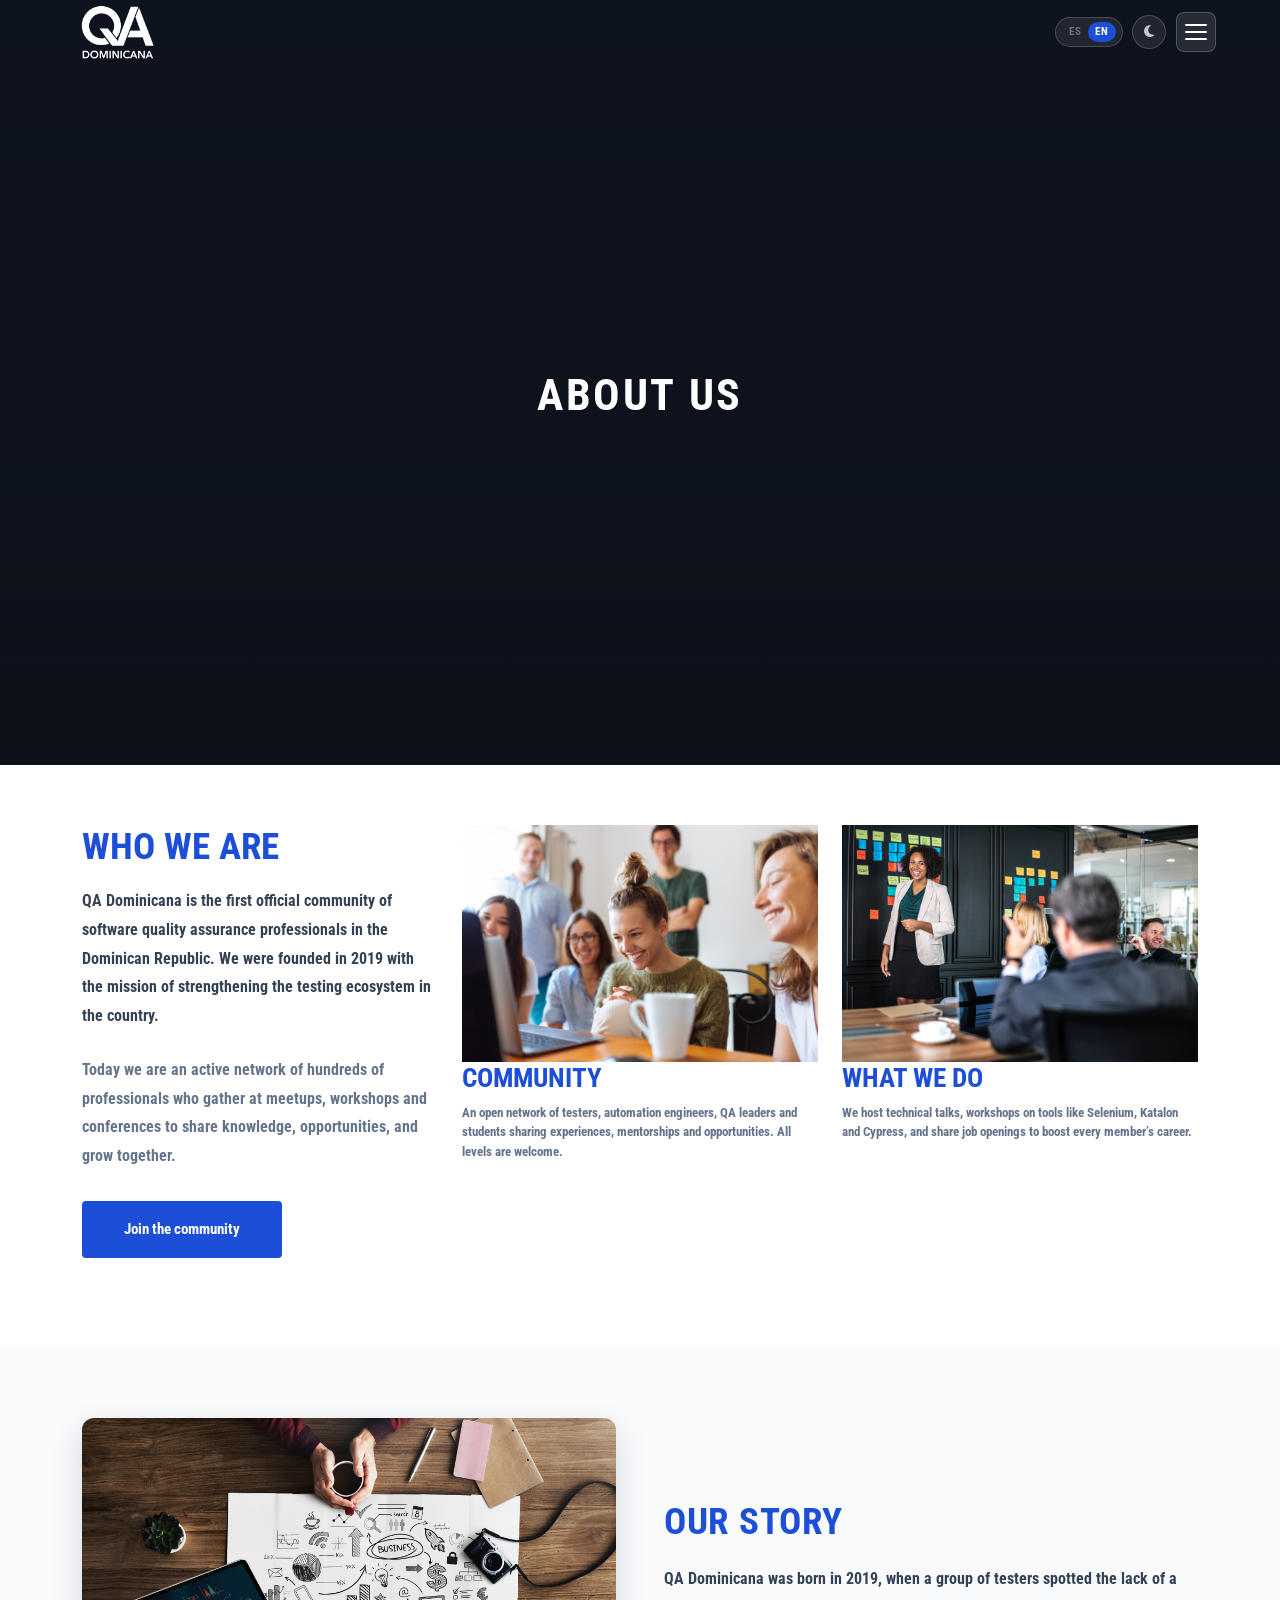
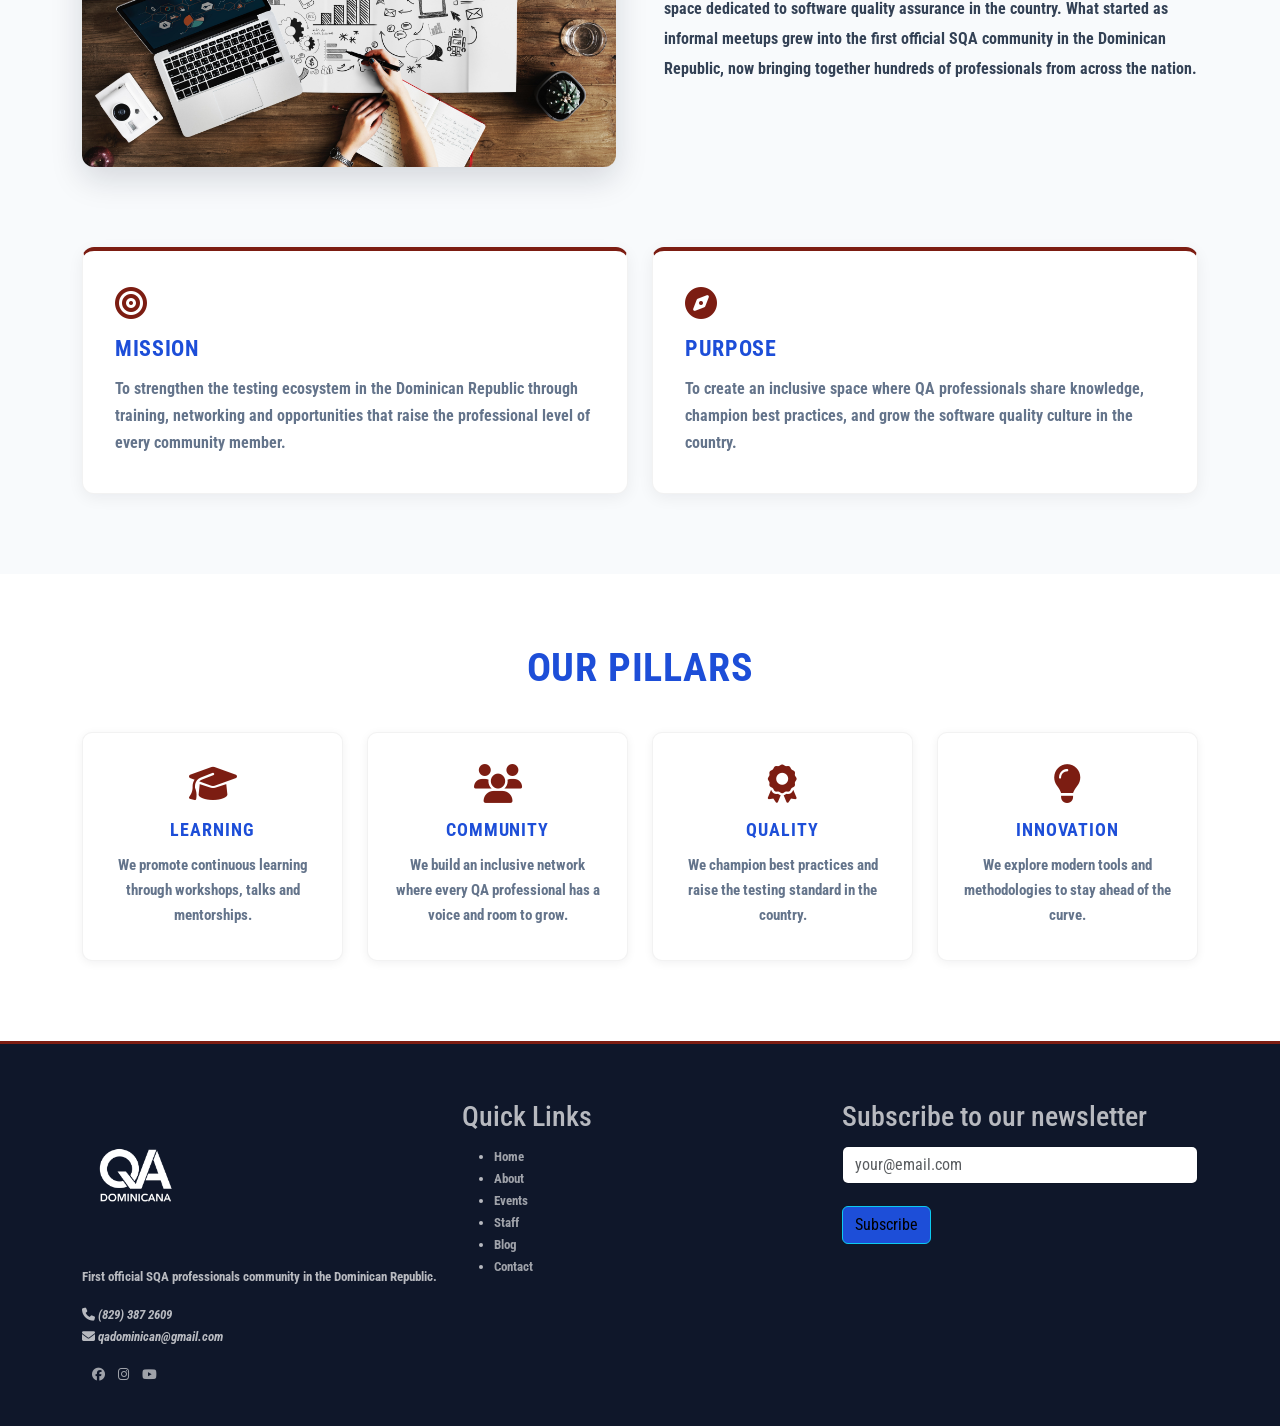
==== commit a2f48cc1: "Refactor 'acerca.html' to enhance layout and content clarity, including new sections for community v" ====
--- a/acerca.html
+++ b/acerca.html
@@ -19,21 +19,7 @@
 <body>
 <a class="skip-link" href="#main-content" data-i18n="skip">Saltar al contenido principal</a>
 
-<div class="nav-backdrop" id="nav-backdrop" aria-hidden="true"></div>
-<div class="navigation-menu" id="navigation-menu" inert>
-    <div class="nav-menu-header">
-        <span class="nav-menu-logo"><img src="assets/logos/logoClaro.PNG" alt="QA Dominicana" class="site-logo"></span>
-        <button class="lang-toggle" aria-label="Switch to English">
-            <span class="lang-option" data-lang="es">ES</span>
-            <span class="lang-option" data-lang="en">EN</span>
-        </button>
-        <button class="theme-toggle" aria-label="Cambiar a modo oscuro">
-            <i class="fas fa-moon" aria-hidden="true"></i>
-        </button>
-        <button class="nav-close-btn" type="button" data-i18n-aria="nav.close" aria-label="Cerrar menú">
-            <i class="fas fa-times" aria-hidden="true"></i>
-        </button>
-    </div>
+<div class="nav-backdrop" id="nav-backdrop" aria-hidden="true"></div> <div class="navigation-menu" id="navigation-menu" inert> <div class="nav-menu-header"> <span class="nav-menu-logo"><img src="assets/logos/logoClaro.PNG" alt="QA Dominicana" class="site-logo"></span> <button class="lang-toggle" aria-label="Switch to English"> <span class="lang-option" data-lang="es">ES</span> <span class="lang-option" data-lang="en">EN</span> </button> <button class="theme-toggle" aria-label="Cambiar a modo oscuro"> <i class="fas fa-moon" aria-hidden="true"></i> </button> <button class="nav-close-btn" type="button" data-i18n-aria="nav.close" aria-label="Cerrar menú"> <i class="fas fa-times" aria-hidden="true"></i> </button> </div>
     <nav class="nav-menu-links">
         <ul>
             <li><a href="index.html"><i class="fas fa-home" aria-hidden="true"></i><span data-i18n="nav.home">Inicio</span></a></li>
@@ -52,9 +38,18 @@
 </div>
 
 <header class="page-header">
+    <div class="slideshow" aria-hidden="true">
+        <div class="slide" style="background-image:url('assets/slide/evento-charla-primeros-pasos-pruebas.jpg')"></div>
+        <div class="slide" style="background-image:url('assets/slide/evento-introduccion-katalon.jpg')"></div>
+        <div class="slide" style="background-image:url('assets/slide/evento-workshop-selenium.jpg')"></div>
+        <div class="slide" style="background-image:url('assets/events/evento-1.jpg')"></div>
+        <div class="slide" style="background-image:url('assets/events/evento-4.jpg')"></div>
+    </div>
+
     <div class="wrapper-nav nav-sticky" id="wrapperNav">
         <nav id="nav" aria-label="Navegación principal">
-            <a href="index.html" id="logo"><img src="assets/logos/logoClaro.PNG" alt="QA Dominicana" class="site-logo"></a>
+            <!-- LOGO NAVBAR QA Dominicana -->
+            <a href="index.html" id="logo"><img src="assets/logos/logoClaro.PNG" alt="QA Dominicana" class="site-logo"> </a>
             <div class="navigation-wrapper">
                 <button class="lang-toggle" aria-label="Switch to English">
                     <span class="lang-option" data-lang="es">ES</span>
@@ -73,8 +68,15 @@
     </div>
     <div class="page-title-bar">
         <h1 data-i18n="about.header">Acerca de Nosotros</h1>
-        <p data-i18n="about.sub">Conoce quiénes somos</p>
-    </div>
+        <div class="slide-captions">
+            <p class="slide-caption" data-i18n="about.caption1">Compartimos lo que aprendemos en cada encuentro de la comunidad.</p>
+            <p class="slide-caption" data-i18n="about.caption2">Talleres prácticos de las herramientas que usamos día a día.</p>
+            <p class="slide-caption" data-i18n="about.caption3">Aprendemos haciendo, con casos reales del sector.</p>
+            <p class="slide-caption" data-i18n="about.caption4">Conectamos talento QA desde Santo Domingo hasta Santiago.</p>
+            <p class="slide-caption" data-i18n="about.caption5">Más de cinco años impulsando la calidad del software dominicano.</p>
+        </div>
+    </div>
+    
 </header>
 
 <main id="main-content">
@@ -83,28 +85,96 @@
         <div class="row">
             <div class="col-md-4">
                 <div class="awesome">
-                    <h2 data-i18n="about.title">Acerca de Nosotros</h2>
-                    <p>Lorem ipsum dolor sit amet, consectetur adipisicing elit. Aliquid excepturi fugiat minus molestiae nostrum porro quibusdam quod sit velit voluptatem.</p>
-                    <p>Lorem ipsum dolor sit amet, consectetur adipisicing elit. Amet blanditiis cum dolore exercitationem expedita in iusto natus repudiandae ut voluptas.</p>
-                    <p><a href="#" class="db-btn btn-color"><span data-i18n="about.readmore">Leer Más</span></a></p>
+                    <h2 data-i18n="about.title">Quiénes Somos</h2>
+                    <p data-i18n="about.description1">QA Dominicana es la primera comunidad oficial de profesionales del aseguramiento de la calidad del software en República Dominicana. Nacimos en 2019 con la misión de impulsar el ecosistema del testing en el país.</p>
+                    <p data-i18n="about.description2">Hoy somos una red activa de cientos de profesionales que se reúnen en meetups, talleres y conferencias para compartir conocimiento, oportunidades y crecer juntos.</p>
+                    <p><a href="https://www.facebook.com/groups/2300640940204721/" target="_blank" rel="noopener" class="db-btn btn-color"><span data-i18n="about.readmore">Únete a la comunidad</span></a></p>
                 </div>
             </div>
             <div class="col-md-4">
                 <div class="creative">
                     <div>
-                        <img class="img-fluid" src="assets/about/creativos.jpg" alt="Miembros creativos de QA Dominicana" width="3000" height="2000" loading="lazy">
+                        <img class="img-fluid" src="assets/about/creativos.jpg" alt="Miembros de la comunidad QA Dominicana" width="3000" height="2000" loading="lazy">
                     </div>
-                    <h2 data-i18n="about.creative">Creativos</h2>
-                    <p>Lorem ipsum dolor sit amet, consectetur adipisicing elit. Ad dignissimos est fugiat iste laboriosam nobis, nostrum reiciendis repellendus veniam veritatis!</p>
+                    <h2 data-i18n="about.creative">Comunidad</h2>
+                    <p data-i18n="about.creative.desc">Una red abierta de testers, automatizadores, líderes de QA y estudiantes que comparten experiencias, mentorías y oportunidades. Todos los niveles son bienvenidos.</p>
                 </div>
             </div>
             <div class="col-md-4">
                 <div class="office">
                     <div>
-                        <img class="img-fluid" src="assets/about/services.jpg" alt="Servicios de QA Dominicana" width="4000" height="2666" loading="lazy">
+                        <img class="img-fluid" src="assets/about/services.jpg" alt="Talleres y servicios de QA Dominicana" width="4000" height="2666" loading="lazy">
                     </div>
-                    <h2 data-i18n="about.services">Servicios</h2>
-                    <p>Lorem ipsum dolor sit amet, consectetur adipisicing elit. Ad dignissimos est fugiat iste laboriosam nobis, nostrum reiciendis repellendus veniam veritatis!</p>
+                    <h2 data-i18n="about.services">Lo que hacemos</h2>
+                    <p data-i18n="about.services.desc">Organizamos charlas técnicas, talleres de herramientas como Selenium, Katalon y Cypress, y difundimos vacantes para impulsar la carrera de cada miembro.</p>
+                </div>
+            </div>
+        </div>
+    </div>
+</section>
+
+<section class="story">
+    <div class="container">
+        <div class="row align-items-center g-5">
+            <div class="col-lg-6">
+                <img class="story-img" src="assets/events/evento-2.jpg" alt="La comunidad QA Dominicana reunida en un evento" width="4000" height="2612" loading="lazy">
+            </div>
+            <div class="col-lg-6">
+                <div class="story-text">
+                    <h2 data-i18n="about.history.title">Nuestra Historia</h2>
+                    <p data-i18n="about.history.desc">QA Dominicana nació en 2019, cuando un grupo de testers identificó la falta de un espacio dedicado al aseguramiento de la calidad del software en el país. Lo que comenzó como meetups informales se convirtió en la primera comunidad oficial de SQA de República Dominicana, que hoy reúne a cientos de profesionales de todo el territorio nacional.</p>
+                </div>
+            </div>
+        </div>
+        <div class="row g-4 story-cards">
+            <div class="col-md-6">
+                <div class="story-card">
+                    <i class="fas fa-bullseye" aria-hidden="true"></i>
+                    <h3 data-i18n="about.mission.title">Misión</h3>
+                    <p data-i18n="about.mission.desc">Fortalecer el ecosistema del testing en República Dominicana mediante formación, networking y oportunidades que eleven el nivel profesional de cada miembro de la comunidad.</p>
+                </div>
+            </div>
+            <div class="col-md-6">
+                <div class="story-card">
+                    <i class="fas fa-compass" aria-hidden="true"></i>
+                    <h3 data-i18n="about.purpose.title">Propósito</h3>
+                    <p data-i18n="about.purpose.desc">Crear un espacio inclusivo donde los profesionales del QA compartan conocimiento, impulsen las mejores prácticas y hagan crecer la cultura de calidad del software en el país.</p>
+                </div>
+            </div>
+        </div>
+    </div>
+</section>
+
+<section class="values">
+    <div class="container">
+        <h2 data-i18n="about.values.title">Nuestros Pilares</h2>
+        <div class="row g-4">
+            <div class="col-md-3 col-sm-6">
+                <div class="value-card">
+                    <i class="fas fa-graduation-cap" aria-hidden="true"></i>
+                    <h3 data-i18n="about.values.learning.title">Aprendizaje</h3>
+                    <p data-i18n="about.values.learning.desc">Promovemos el aprendizaje continuo a través de talleres, charlas y mentorías.</p>
+                </div>
+            </div>
+            <div class="col-md-3 col-sm-6">
+                <div class="value-card">
+                    <i class="fas fa-users" aria-hidden="true"></i>
+                    <h3 data-i18n="about.values.community.title">Comunidad</h3>
+                    <p data-i18n="about.values.community.desc">Construimos una red inclusiva donde cada profesional de QA tiene voz y espacio para crecer.</p>
+                </div>
+            </div>
+            <div class="col-md-3 col-sm-6">
+                <div class="value-card">
+                    <i class="fas fa-award" aria-hidden="true"></i>
+                    <h3 data-i18n="about.values.quality.title">Calidad</h3>
+                    <p data-i18n="about.values.quality.desc">Defendemos las mejores prácticas y elevamos el estándar del testing en el país.</p>
+                </div>
+            </div>
+            <div class="col-md-3 col-sm-6">
+                <div class="value-card">
+                    <i class="fas fa-lightbulb" aria-hidden="true"></i>
+                    <h3 data-i18n="about.values.innovation.title">Innovación</h3>
+                    <p data-i18n="about.values.innovation.desc">Exploramos herramientas y metodologías modernas para mantenernos a la vanguardia.</p>
                 </div>
             </div>
         </div>
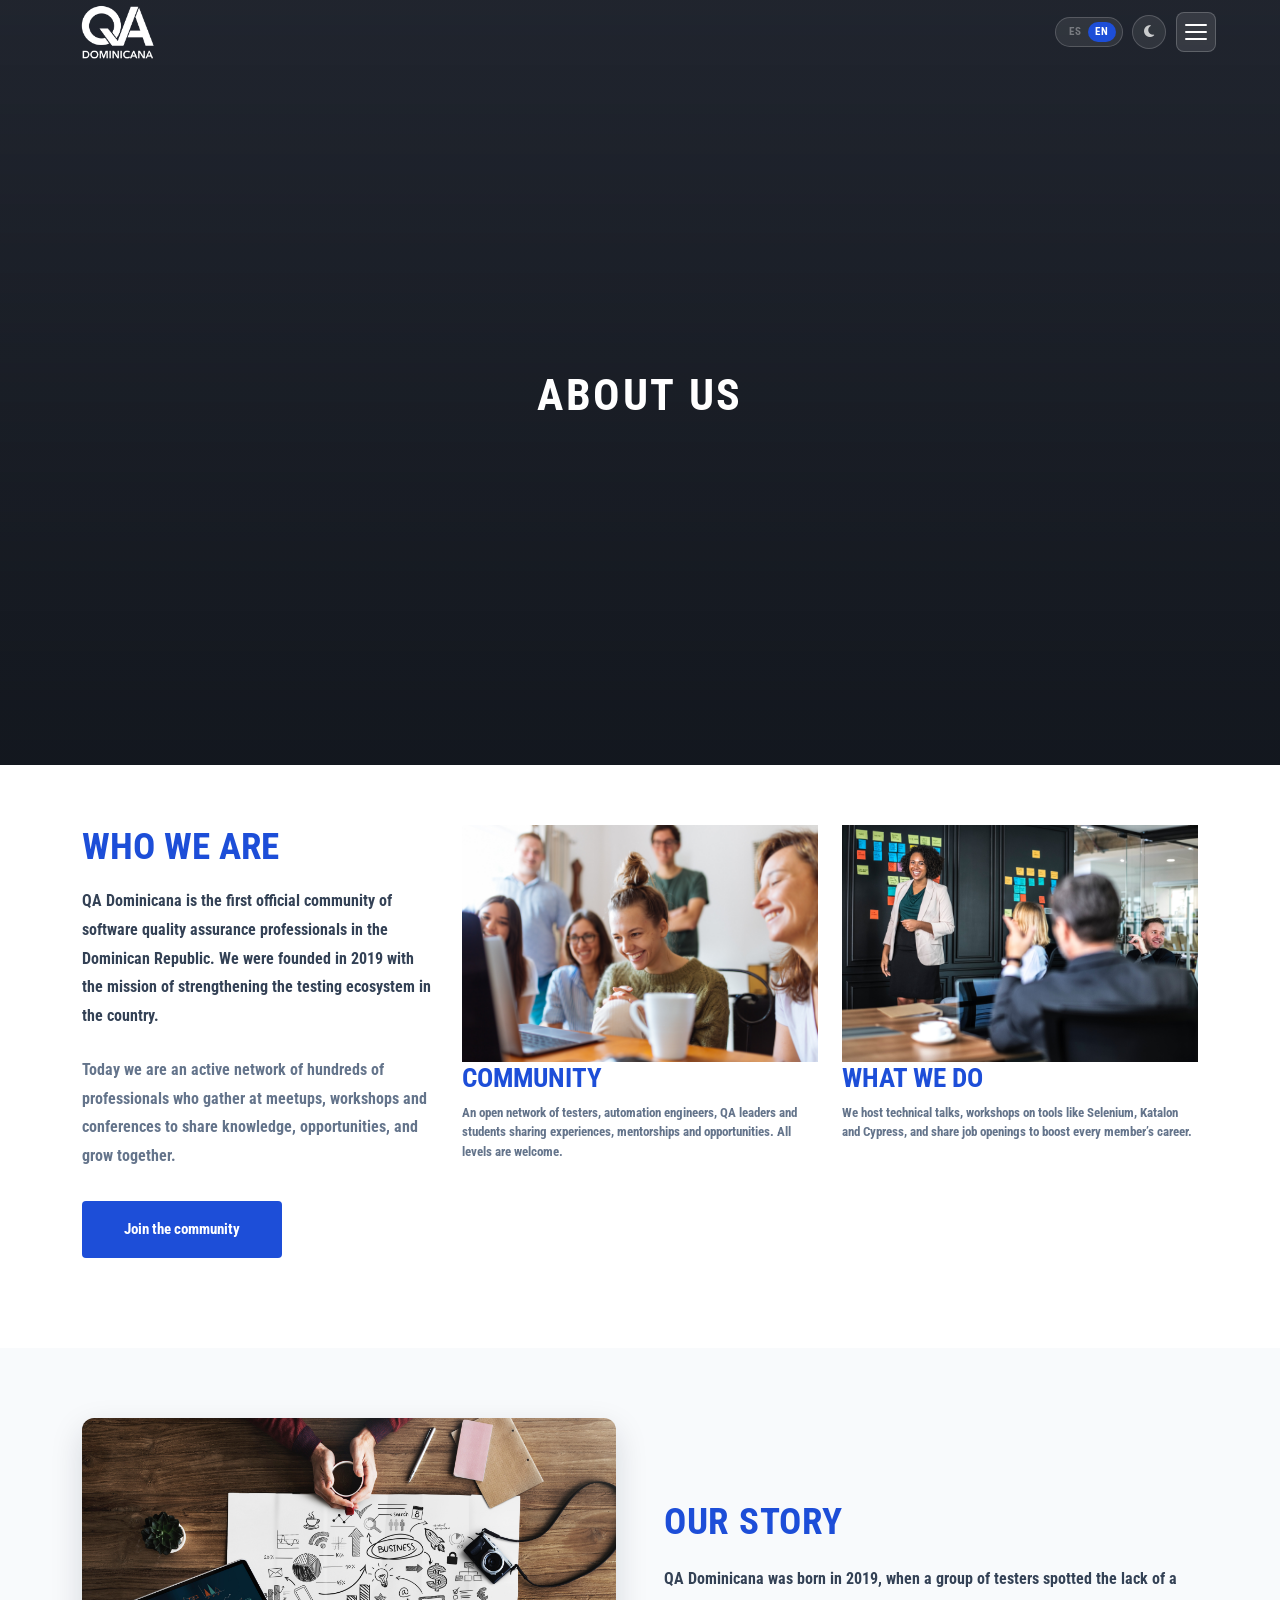
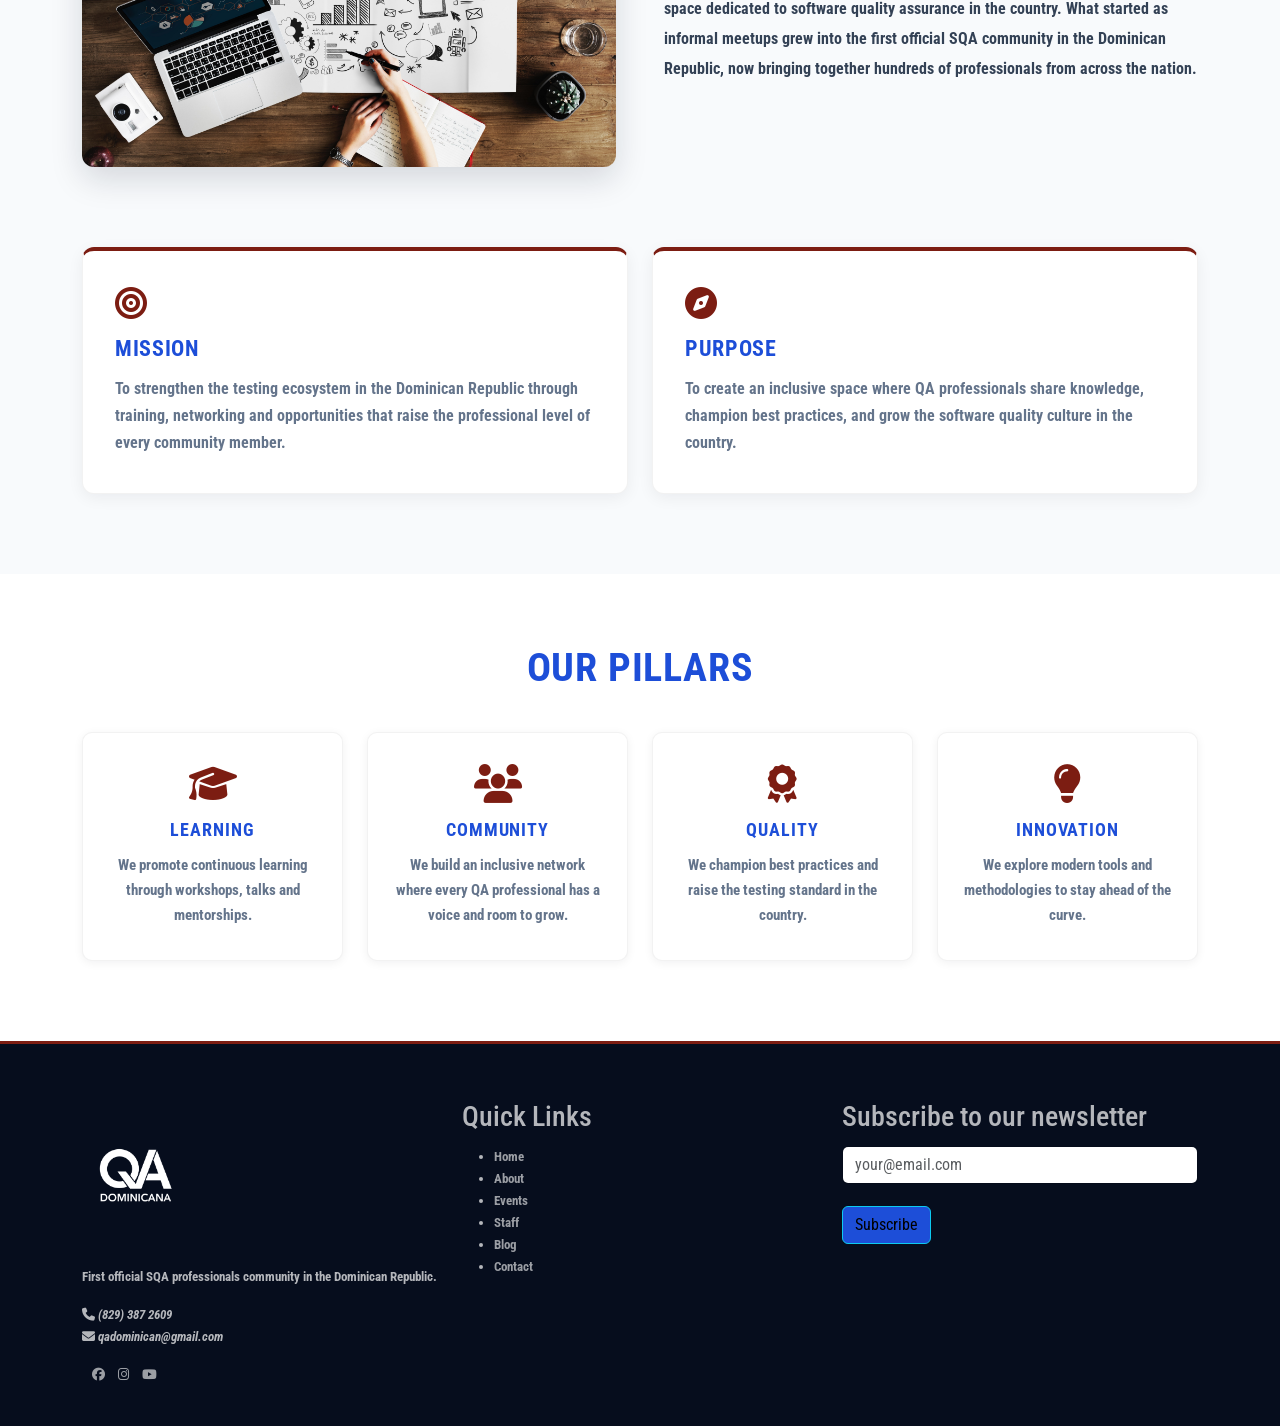
==== commit f09f0471: "Soporte completo de modo claro: texto, fondos y logo del menú lateral - Agrega overrides [data-theme" ====
--- a/acerca.html
+++ b/acerca.html
@@ -13,7 +13,7 @@
     <link rel="stylesheet" href="https://fonts.googleapis.com/css2?family=Roboto+Condensed:wght@300;400;700&display=swap">
     <link rel="stylesheet" href="https://cdn.jsdelivr.net/npm/bootstrap@5.3.3/dist/css/bootstrap.min.css">
     <link rel="stylesheet" href="https://cdnjs.cloudflare.com/ajax/libs/font-awesome/6.5.1/css/all.min.css">
-    <link rel="stylesheet" href="css/style.css">
+    <link rel="stylesheet" href="css/style.css?v=14">
     <script>!function(){var t=localStorage.getItem('qa-theme')||(window.matchMedia('(prefers-color-scheme: dark)').matches?'dark':'light');document.documentElement.setAttribute('data-theme',t)}();</script>
 </head>
 <body>
@@ -224,8 +224,8 @@
 </footer>
 
 <script src="https://cdn.jsdelivr.net/npm/bootstrap@5.3.3/dist/js/bootstrap.bundle.min.js"></script>
-<script src="js/theme.js"></script>
-<script src="js/i18n.js"></script>
-<script src="js/main.js"></script>
+<script src="js/theme.js?v=3"></script>
+<script src="js/i18n.js?v=4"></script>
+<script src="js/main.js?v=4"></script>
 </body>
 </html>
--- a/css/style.css
+++ b/css/style.css
@@ -57,7 +57,12 @@
     margin: 0;
     padding: 0;
     box-sizing: border-box;
-    background: var(--color-bg);
+    background-color: #070d1a;
+    background-image: url('../assets/bg-eventos.png');
+    background-size: cover;
+    background-position: center center;
+    background-attachment: fixed;
+    background-repeat: no-repeat;
     color: var(--color-text);
 }
 
@@ -356,6 +361,19 @@
     letter-spacing: 0.04em;
 }
 
+.nav-menu-logo .site-logo {
+    width: 106px;
+    height: 150px;
+    object-fit: contain;
+    object-position: left center;
+    transition: filter 0.28s ease;
+}
+
+[data-theme="light"] .nav-menu-logo .site-logo {
+    /* Convierte el logo blanco al azul oscuro #1e3a8a */
+    filter: brightness(0) invert(40%) sepia(80%) hue-rotate(186deg) saturate(467%) brightness(68%);
+}
+
 .nav-menu-logo .logo-qa {
     color: var(--color-accent);
 }
@@ -602,8 +620,8 @@
 /* ── 8. Timer / Countdown ── */
 .timer {
     padding: 40px 0;
-    background: var(--color-surface-2);
-    color: var(--color-text);
+    background: rgba(7, 13, 30, 0.82);
+    color: #ffffff;
     text-align: center;
     border-top: 3px solid var(--color-accent);
 }
@@ -850,7 +868,7 @@
 /* ── 10. Events & Tabs ── */
 section.events {
     padding: 75px 0 130px;
-    background: transparent;
+    background: var(--color-bg-light);
 }
 
 /* Reusable section intro (heading + lead text) */
@@ -1629,8 +1647,9 @@
 
 /* Style the buttons inside the tab */
 .tab button {
-    color: #fff;
-    border: 1px solid rgba(255, 255, 255, 0.15);
+    color: var(--color-text);
+    border: 1px solid var(--color-border);
+    border-top: 3px solid var(--color-accent);
     outline: none;
     cursor: pointer;
     padding: 28px 20px;
@@ -1641,19 +1660,20 @@
     justify-content: center;
     align-items: center;
     text-align: center;
-    transition: background 0.2s ease, border-color 0.2s ease, transform 0.15s ease;
+    transition: background 0.2s ease, border-color 0.2s ease, transform 0.15s ease, box-shadow 0.2s ease;
     font-size: 17px;
     border-radius: 12px;
     font-weight: bold;
-    background: rgba(29, 78, 216, 0.22);
-    box-shadow: 0 4px 16px rgba(0, 0, 0, 0.35);
+    background: var(--color-surface);
+    box-shadow: 0 -2px 10px rgba(124, 29, 18, 0.20), 0 2px 8px rgba(0, 0, 0, 0.06);
+    height: 155px;
 }
 
 .tab div button h2 {
     margin: 0;
     padding: 0;
-    font-size: 1.55rem;
-    color: #fff;
+    font-size: 1.85rem;
+    color: var(--color-text);
     white-space: nowrap;
     overflow: hidden;
     text-overflow: ellipsis;
@@ -1663,8 +1683,8 @@
 .tab div button p {
     margin: 6px 0 0 0;
     padding: 0;
-    font-size: 1rem;
-    color: rgba(255, 255, 255, 0.75);
+    font-size: 1.1rem;
+    color: var(--color-text-muted);
     white-space: nowrap;
     overflow: hidden;
     text-overflow: ellipsis;
@@ -1674,9 +1694,9 @@
 .event-pending {
     display: block;
     margin-top: 6px;
-    font-size: 10px;
+    font-size: 12px;
     font-weight: 400;
-    color: rgba(255, 210, 100, 0.85);
+    color: var(--color-primary);
     letter-spacing: 0.02em;
 }
 
@@ -1697,16 +1717,38 @@
     color: rgba(255, 200, 60, 0.8);
 }
 
+[data-theme="dark"] .tab-notice {
+    background: rgba(0, 0, 0, 0.45);
+    border-left-color: rgba(0, 0, 0, 0.7);
+    color: var(--color-text-muted);
+}
+
+[data-theme="dark"] .tab-notice i {
+    color: var(--color-text-muted);
+}
+
 .tab button:hover {
-    background: rgba(29, 78, 216, 0.38);
-    border-color: rgba(29, 78, 216, 0.6);
+    background: var(--color-surface-2);
+    border-color: var(--color-primary);
+    border-top-color: var(--color-accent);
     transform: translateY(-2px);
+    box-shadow: 0 -3px 16px rgba(124, 29, 18, 0.40), 0 6px 20px rgba(0, 0, 0, 0.10);
 }
 
 .tab button.active {
     background: var(--color-primary);
     border-color: var(--color-primary);
-    box-shadow: 0 4px 16px rgba(29, 78, 216, 0.4);
+    color: #ffffff;
+    box-shadow: 0 4px 16px rgba(29, 78, 216, 0.3);
+}
+
+.tab button.active h2,
+.tab button.active p {
+    color: #ffffff;
+}
+
+.tab button.active .event-pending {
+    color: rgba(255, 255, 255, 0.75);
 }
 
 /* Style the tab content */
@@ -1714,10 +1756,10 @@
     display: none;
     margin-top: 32px;
     padding: 32px;
-    background: rgba(255, 255, 255, 0.05);
-    border: 1px solid rgba(255, 255, 255, 0.1);
+    background: var(--color-surface);
+    border: 1px solid var(--color-border);
     border-radius: 16px;
-    box-shadow: 0 4px 32px rgba(0, 0, 0, 0.4);
+    box-shadow: 0 4px 16px rgba(0, 0, 0, 0.08);
     align-items: center;
     justify-content: center;
     gap: 2rem;
@@ -1774,95 +1816,323 @@
 }
 
 
-/* ── 11. Staff / Gallery ── */
-#swiper {
+/* ── 11. Staff / Dynamic Cards ── */
+#staff-section {
     background: var(--color-bg-light);
     padding: 70px 0 80px;
 }
 
-#swiper h2 {
-    font-size: 2.5rem;
-    color: var(--color-primary);
-    text-align: center;
-    margin: 0 0 0.75rem;
-    text-transform: uppercase;
-    letter-spacing: 0.02em;
-    font-weight: 700;
-}
-
-.co-founder {
-    text-align: center;
+/* ── Carousel wrapper ── */
+.staff-carousel-wrapper {
+    display: flex;
+    align-items: center;
+    gap: 1rem;
+}
+
+.sc-carousel-viewport {
+    overflow: hidden;
+    flex: 1;
+    border-radius: 14px;
+}
+
+.staff-cards {
+    display: flex;
+    gap: 1.25rem;
+    transition: transform 0.48s cubic-bezier(0.25, 0.46, 0.45, 0.94);
+    will-change: transform;
+}
+
+/* ── Carousel buttons ── */
+.sc-carousel-btn {
+    flex-shrink: 0;
+    width: 44px;
+    height: 44px;
+    border-radius: 50%;
+    border: 2px solid var(--color-border);
+    background: var(--color-surface);
+    color: var(--color-primary);
     font-size: 1rem;
-    font-style: italic;
-    color: var(--color-text-muted);
-    margin: 0 0 3rem;
-    font-weight: 400;
-}
-
-.gallery-grid {
-    display: grid;
-    grid-template-columns: repeat(auto-fill, minmax(260px, 1fr));
-    gap: 1.5rem;
-}
-
-.profile-card {
+    display: flex;
+    align-items: center;
+    justify-content: center;
+    cursor: pointer;
+    transition: background 0.2s ease, border-color 0.2s ease, transform 0.2s ease, box-shadow 0.2s ease;
+    box-shadow: 0 2px 8px rgba(0,0,0,0.08);
+}
+.sc-carousel-btn:hover {
+    background: var(--color-primary);
+    border-color: var(--color-primary);
+    color: #ffffff;
+    transform: scale(1.08);
+    box-shadow: 0 4px 16px rgba(29,78,216,0.3);
+}
+.sc-carousel-btn:disabled {
+    opacity: 0.3;
+    cursor: not-allowed;
+    transform: none;
+    box-shadow: none;
+}
+
+/* ── Dots ── */
+.sc-carousel-dots {
+    display: flex;
+    justify-content: center;
+    gap: 0.5rem;
+    margin-top: 1.5rem;
+}
+.sc-dot {
+    width: 8px;
+    height: 8px;
+    border-radius: 50%;
+    background: var(--color-border);
+    border: none;
+    cursor: pointer;
+    padding: 0;
+    transition: background 0.25s ease, transform 0.25s ease;
+}
+.sc-dot.active {
+    background: var(--color-primary);
+    transform: scale(1.35);
+}
+
+/* ── Card ── */
+.staff-card {
     background: var(--color-surface);
-    border: 1px solid var(--color-border-subtle);
+    border: 1px solid var(--color-border);
+    border-top: 3px solid var(--color-accent);
     border-radius: 12px;
     overflow: hidden;
-    box-shadow: 0 4px 16px rgba(15, 23, 42, 0.08);
-    transition: transform 0.3s ease, box-shadow 0.3s ease;
+    box-shadow: 0 2px 10px rgba(15, 23, 42, 0.06);
     display: flex;
     flex-direction: column;
-}
-
-.profile-card:hover {
-    transform: translateY(-6px);
-    box-shadow: 0 14px 30px rgba(15, 23, 42, 0.16);
-}
-
-.profile-card .boximg {
+    flex: 0 0 calc(33.333% - 0.84rem);
+    min-width: 0;
+    transition: box-shadow 0.3s ease, transform 0.3s ease;
+}
+
+.staff-card:hover {
+    box-shadow: 0 12px 32px rgba(15, 23, 42, 0.18);
+    transform: translateY(-4px);
+}
+
+/* ── Photo ── */
+.sc-photo {
     width: 100%;
-    aspect-ratio: 1 / 1;
     overflow: hidden;
     background: var(--color-surface-2);
 }
 
-.profile-card .boximg img {
+.sc-photo img {
+    width: 100%;
+    height: 280px;
+    object-fit: cover;
+    object-position: top;
+    display: block;
+    transition: transform 0.45s ease;
+}
+
+.staff-card:hover .sc-photo img {
+    transform: scale(1.04);
+}
+
+.sc-photo-adjust         { object-position: center 38%; }
+.sc-photo-adjust-erick   { object-position: center 22%; }
+.sc-photo-adjust-starling { object-position: center 28%; }
+
+/* ── Body ── */
+.sc-body {
+    padding: 1.1rem 1.25rem 1.25rem;
+    flex: 1;
+    display: flex;
+    flex-direction: column;
+    gap: 0.4rem;
+}
+
+.sc-name {
+    font-size: 1.1rem;
+    font-weight: 700;
+    color: var(--color-primary);
+    margin: 0;
+    line-height: 1.3;
+}
+
+.sc-role {
+    display: inline-block;
+    font-size: 0.65rem;
+    font-weight: 700;
+    text-transform: uppercase;
+    letter-spacing: 0.08em;
+    color: #ffffff;
+    background: var(--color-accent);
+    padding: 0.2rem 0.55rem;
+    border-radius: 4px;
+    align-self: flex-start;
+}
+
+.sc-bio {
+    font-size: 0.88rem;
+    line-height: 1.65;
+    color: var(--color-text-dark);
+    margin: 0.2rem 0 0;
+    font-weight: 400;
+}
+
+/* ── Responsive ── */
+@media (max-width: 900px) {
+    .staff-card {
+        flex: 0 0 calc(50% - 0.625rem);
+    }
+}
+
+@media (max-width: 600px) {
+    .staff-card {
+        flex: 0 0 100%;
+    }
+    .sc-carousel-btn {
+        width: 36px;
+        height: 36px;
+        font-size: 0.85rem;
+    }
+}
+
+@media (max-width: 480px) {
+    .sc-photo {
+        width: 110px;
+        min-width: 110px;
+    }
+    .sc-photo img {
+        width: 110px;
+        height: 110px;
+    }
+}
+
+/* ── 11b. Staff Modal ── */
+.staff-modal-overlay {
+    display: none;
+    position: fixed;
+    inset: 0;
+    background: rgba(0, 0, 0, 0.75);
+    -webkit-backdrop-filter: blur(5px);
+    backdrop-filter: blur(5px);
+    z-index: 9999;
+    align-items: center;
+    justify-content: center;
+    padding: 1.5rem;
+}
+
+.staff-modal-overlay.open {
+    display: flex;
+}
+
+.staff-modal {
+    background: var(--color-surface);
+    border-radius: 18px;
+    box-shadow: 0 32px 80px rgba(0, 0, 0, 0.45);
+    display: flex;
+    max-width: 800px;
+    width: 100%;
+    overflow: hidden;
+    position: relative;
+    max-height: 90vh;
+    animation: modal-pop 0.38s cubic-bezier(0.34, 1.56, 0.64, 1) forwards;
+}
+
+@keyframes modal-pop {
+    from { opacity: 0; transform: scale(0.82) translateY(24px); }
+    to   { opacity: 1; transform: scale(1) translateY(0); }
+}
+
+.staff-modal-close {
+    position: absolute;
+    top: 0.85rem;
+    right: 0.85rem;
+    background: rgba(0, 0, 0, 0.18);
+    border: none;
+    border-radius: 50%;
+    width: 34px;
+    height: 34px;
+    display: flex;
+    align-items: center;
+    justify-content: center;
+    cursor: pointer;
+    color: #fff;
+    font-size: 0.85rem;
+    z-index: 2;
+    transition: background 0.2s ease;
+}
+
+.staff-modal-close:hover {
+    background: var(--color-accent);
+}
+
+.staff-modal-photo {
+    width: 280px;
+    flex-shrink: 0;
+    overflow: hidden;
+    background: var(--color-surface-2);
+}
+
+.staff-modal-photo img {
     width: 100%;
     height: 100%;
     object-fit: cover;
-    transition: transform 0.5s ease;
-}
-
-.profile-card:hover .boximg img {
-    transform: scale(1.06);
-}
-
-.profile-card .details {
-    padding: 1.25rem 1rem 1.5rem;
-    color: var(--color-primary);
-    text-align: center;
+    object-position: top;
+    display: block;
+}
+
+.staff-modal-info {
     flex: 1;
-}
-
-.profile-card .details h3 {
+    padding: 2rem 2rem 2rem 1.75rem;
+    overflow-y: auto;
+    display: flex;
+    flex-direction: column;
+    gap: 0.6rem;
+    border-top: 4px solid var(--color-primary);
+}
+
+.staff-modal-info h2 {
+    font-size: 2rem;
+    font-weight: 700;
+    color: var(--color-primary);
+    margin: 0;
+    line-height: 1.2;
+}
+
+.staff-modal-role {
+    display: inline-block;
+    font-size: 0.85rem;
+    font-weight: 700;
+    text-transform: uppercase;
+    letter-spacing: 0.07em;
+    color: var(--color-accent);
+    background: rgba(124, 29, 18, 0.08);
+    padding: 0.25rem 0.65rem;
+    border-radius: 4px;
+    align-self: flex-start;
+}
+
+.staff-modal-bio {
     font-size: 1.05rem;
-    line-height: 1.4;
-    margin: 0;
-    font-weight: 700;
-    color: var(--color-primary);
-    display: flex;
-    flex-direction: column;
-    gap: 0.4rem;
-}
-
-.profile-card .details h3 span {
-    font-size: 0.82rem;
-    color: var(--color-accent);
-    font-weight: 700;
-    text-transform: uppercase;
-    letter-spacing: 0.04em;
+    line-height: 1.8;
+    color: var(--color-text-dark);
+    margin: 0.5rem 0 0;
+    font-weight: 400;
+}
+
+@media (max-width: 600px) {
+    .staff-modal {
+        flex-direction: column;
+        max-height: 88vh;
+    }
+    .staff-modal-photo {
+        width: 100%;
+        height: 220px;
+    }
+    .staff-modal-info {
+        padding: 1.25rem;
+        border-top: none;
+        border-left: 4px solid var(--color-primary);
+    }
 }
 
 /* ── 12. Blog ── */
@@ -1995,7 +2265,7 @@
 
 /* ── 14. Footer ── */
 .footer {
-    background: var(--color-dark);
+    background: rgba(7, 13, 30, 0.93);
     padding: 56px 0 40px;
     color: rgba(255, 255, 255, 0.7);
     font-size: 13px;
@@ -2045,7 +2315,7 @@
     position: relative;
     overflow: hidden;
     height: auto;
-    background: var(--color-dark);
+    background: rgba(7, 13, 30, 0.80);
     display: flex;
     flex-direction: column;
 }
@@ -2219,28 +2489,31 @@
 }
 
 .hero h1 {
-    font-size: clamp(2rem, 4vw, 3rem);
-    font-weight: 500;
+    font-size: clamp(2.6rem, 5.5vw, 4.2rem);
+    font-weight: 700;
     text-transform: none;
-    line-height: 1.2;
-    max-width: 560px;
+    line-height: 1.1;
+    max-width: 680px;
+    color: #ffffff;
+    text-shadow: 0 2px 20px rgba(0, 0, 0, 0.3);
 }
 
 .hero-eyebrow {
-    font-size: 12px;
-    font-weight: 500;
-    letter-spacing: 0.12em;
+    font-size: 13px;
+    font-weight: 600;
+    letter-spacing: 0.14em;
     text-transform: uppercase;
-    color: rgba(255, 255, 255, 0.6);
-    margin-bottom: 0.5rem;
+    color: rgba(255, 255, 255, 0.88);
+    margin-bottom: 0.75rem;
 }
 
 .hero-sub {
-    font-size: 16px;
-    color: rgba(255, 255, 255, 0.72);
-    line-height: 1.6;
-    max-width: 480px;
+    font-size: 18px;
+    color: rgba(255, 255, 255, 0.92);
+    line-height: 1.65;
+    max-width: 580px;
     margin-bottom: 2rem;
+    font-weight: 400;
 }
 
 .site-logo {
@@ -2322,15 +2595,6 @@
     color: var(--color-text);
 }
 
-/* Staff — Swiper slides */
-[data-theme="dark"] .swiper-slide {
-    background-color: var(--color-surface);
-    color: var(--color-text);
-}
-[data-theme="light"] .swiper-slide {
-    background-color: var(--color-surface);
-    color: var(--color-text);
-}
 
 /* index.html — timer números */
 .timer #dias,
@@ -2367,13 +2631,1046 @@
 
 body.pg-eventos {
     min-height: 100vh;
-    background: transparent;
 }
 
 body.pg-eventos .page-header {
-    background: transparent;
+    background: rgba(7, 13, 30, 0.80);
 }
 
 body.pg-eventos .page-header::before {
     display: none;
 }
+
+/* ════════════════════════════════════════════════════════════
+   16. Home Page — Landing Sections
+════════════════════════════════════════════════════════════ */
+
+/* ── Shared typography helpers ── */
+.hp-eyebrow {
+    font-size: 0.72rem;
+    font-weight: 700;
+    text-transform: uppercase;
+    letter-spacing: 0.12em;
+    color: var(--color-primary);
+    margin: 0 0 0.6rem;
+    display: block;
+}
+.hp-eyebrow-light { color: rgba(255,255,255,0.55); }
+
+.hp-title {
+    font-size: clamp(1.5rem, 3.5vw, 2.2rem);
+    font-weight: 700;
+    color: var(--color-text);
+    margin: 0 0 2.5rem;
+    line-height: 1.2;
+}
+.hp-title-light { color: #ffffff; }
+
+.hp-section-sub {
+    font-size: 1rem;
+    color: var(--color-text-muted);
+    margin: -1.5rem 0 2.5rem;
+    max-width: 600px;
+}
+
+/* ── Shared section padding ── */
+.hp-metrics,
+.hp-about,
+.hp-what,
+.hp-topics,
+.hp-community,
+.hp-events,
+.hp-why-sponsor,
+.hp-tiers,
+.hp-testimonials,
+.hp-transparency,
+.hp-staff-preview,
+.hp-cta-final {
+    padding: 80px 0;
+}
+
+/* ── Dark sections ── */
+.hp-metrics,
+.hp-topics,
+.hp-tiers,
+.hp-transparency {
+    background: rgba(7, 13, 30, 0.86);
+}
+
+/* ── Light sections (opaque — adapt with theme) ── */
+.hp-about,
+.hp-community,
+.hp-why-sponsor,
+.hp-testimonials,
+.hp-staff-preview { background: rgba(255, 255, 255, 0.88); }
+
+.hp-what { background: rgba(248, 250, 252, 0.88); }
+
+.hp-events {
+    background: var(--color-bg-light);
+}
+
+/* ════ MÉTRICAS ════ */
+.hp-metrics-grid {
+    display: grid;
+    grid-template-columns: repeat(6, 1fr);
+    gap: 1rem;
+    text-align: center;
+}
+
+.hp-metric {
+    display: flex;
+    flex-direction: column;
+    align-items: center;
+    gap: 0.4rem;
+    padding: 1.5rem 0.75rem;
+    border: 1px solid rgba(255,255,255,0.07);
+    border-radius: 12px;
+    background: rgba(255,255,255,0.03);
+    transition: background 0.25s ease, border-color 0.25s ease;
+}
+.hp-metric:hover {
+    background: rgba(29,78,216,0.12);
+    border-color: rgba(29,78,216,0.3);
+}
+
+.hp-metric-num {
+    font-size: clamp(2rem, 4vw, 3rem);
+    font-weight: 700;
+    color: #ffffff;
+    line-height: 1;
+}
+.hp-metric-plus {
+    font-size: 1.5rem;
+    font-weight: 700;
+    color: var(--color-primary);
+    align-self: flex-start;
+    margin-top: 0.2rem;
+}
+.hp-metric > .hp-metric-num,
+.hp-metric > .hp-metric-plus {
+    display: inline;
+}
+.hp-metric {
+    flex-direction: row;
+    flex-wrap: wrap;
+    justify-content: center;
+}
+.hp-metric-label {
+    width: 100%;
+    text-align: center;
+    font-size: 0.78rem;
+    color: rgba(255,255,255,0.5);
+    letter-spacing: 0.04em;
+}
+
+/* ════ QUIÉNES SOMOS ════ */
+.hp-about-grid {
+    display: grid;
+    grid-template-columns: 1fr 1fr;
+    gap: 3rem;
+    align-items: start;
+}
+.hp-about-desc {
+    color: var(--color-text-dark);
+    line-height: 1.75;
+    margin-bottom: 2rem;
+    font-size: 0.97rem;
+}
+.hp-about-stats {
+    display: flex;
+    gap: 2rem;
+}
+.hp-about-stat {
+    display: flex;
+    flex-direction: column;
+    gap: 0.25rem;
+}
+.hp-about-stat-num {
+    font-size: 1.6rem;
+    font-weight: 700;
+    color: var(--color-primary);
+    line-height: 1;
+}
+.hp-about-stat-label {
+    font-size: 0.72rem;
+    color: var(--color-text-muted);
+    text-transform: uppercase;
+    letter-spacing: 0.06em;
+}
+.hp-about-cards {
+    display: flex;
+    flex-direction: column;
+    gap: 1.25rem;
+}
+.hp-about-card {
+    background: var(--color-bg-light);
+    border: 1px solid var(--color-border);
+    border-left: 4px solid var(--color-primary);
+    border-radius: 10px;
+    padding: 1.5rem;
+}
+.hp-about-card-icon {
+    font-size: 1.3rem;
+    color: var(--color-primary);
+    margin-bottom: 0.6rem;
+}
+.hp-about-card h3 {
+    font-size: 0.95rem;
+    font-weight: 700;
+    color: var(--color-text);
+    margin: 0 0 0.5rem;
+}
+.hp-about-card p {
+    font-size: 0.875rem;
+    color: var(--color-text-dark);
+    line-height: 1.65;
+    margin: 0;
+}
+
+/* ════ QUÉ HACEMOS ════ */
+.hp-what-grid {
+    display: grid;
+    grid-template-columns: repeat(3, 1fr);
+    gap: 1.5rem;
+}
+.hp-what-card {
+    background: var(--color-surface);
+    border: 1px solid var(--color-border);
+    border-radius: 12px;
+    padding: 1.75rem 1.5rem;
+    transition: box-shadow 0.25s ease, transform 0.25s ease, border-color 0.25s ease;
+}
+.hp-what-card:hover {
+    box-shadow: 0 10px 30px rgba(0,0,0,0.1);
+    transform: translateY(-4px);
+    border-color: rgba(29,78,216,0.25);
+}
+.hp-what-icon {
+    width: 48px;
+    height: 48px;
+    background: rgba(29,78,216,0.1);
+    border-radius: 10px;
+    display: flex;
+    align-items: center;
+    justify-content: center;
+    font-size: 1.2rem;
+    color: var(--color-primary);
+    margin-bottom: 1rem;
+}
+.hp-what-card h3 {
+    font-size: 1rem;
+    font-weight: 700;
+    color: var(--color-text);
+    margin: 0 0 0.5rem;
+}
+.hp-what-card p {
+    font-size: 0.85rem;
+    color: var(--color-text-muted);
+    line-height: 1.65;
+    margin: 0;
+}
+
+/* ════ TEMAS ════ */
+.hp-topics-grid {
+    display: flex;
+    flex-wrap: wrap;
+    gap: 0.75rem;
+    justify-content: center;
+}
+.hp-topic-tag {
+    display: inline-flex;
+    align-items: center;
+    gap: 0.5rem;
+    background: rgba(255,255,255,0.05);
+    border: 1px solid rgba(255,255,255,0.1);
+    color: rgba(255,255,255,0.85);
+    padding: 0.55rem 1.1rem;
+    border-radius: 100px;
+    font-size: 0.85rem;
+    font-weight: 500;
+    transition: background 0.2s ease, border-color 0.2s ease, color 0.2s ease, transform 0.2s ease;
+    cursor: default;
+}
+.hp-topic-tag:hover {
+    background: rgba(29,78,216,0.2);
+    border-color: rgba(29,78,216,0.5);
+    color: #ffffff;
+    transform: translateY(-2px);
+}
+.hp-topic-tag i { color: var(--color-primary); }
+.hp-topic-tag:hover i { color: #93c5fd; }
+
+/* ════ COMUNIDAD ════ */
+.hp-community-grid {
+    display: grid;
+    grid-template-columns: repeat(3, 1fr);
+    gap: 1.5rem;
+}
+.hp-community-card {
+    background: var(--color-bg-light);
+    border: 1px solid var(--color-border);
+    border-radius: 12px;
+    padding: 1.75rem 1.5rem;
+    text-align: center;
+    transition: box-shadow 0.25s ease, transform 0.25s ease;
+}
+.hp-community-card:hover {
+    box-shadow: 0 8px 24px rgba(0,0,0,0.08);
+    transform: translateY(-3px);
+}
+.hp-community-icon {
+    width: 56px;
+    height: 56px;
+    background: rgba(29,78,216,0.1);
+    border-radius: 50%;
+    display: flex;
+    align-items: center;
+    justify-content: center;
+    font-size: 1.3rem;
+    color: var(--color-primary);
+    margin: 0 auto 1rem;
+}
+.hp-community-card h3 {
+    font-size: 1rem;
+    font-weight: 700;
+    color: var(--color-text);
+    margin: 0 0 0.5rem;
+}
+.hp-community-card p {
+    font-size: 0.83rem;
+    color: var(--color-text-muted);
+    line-height: 1.6;
+    margin: 0;
+}
+
+/* ════ EVENTOS ════ */
+.hp-events-types {
+    display: grid;
+    grid-template-columns: repeat(4, 1fr);
+    gap: 1.25rem;
+    margin-bottom: 2.5rem;
+}
+.hp-event-type {
+    background: var(--color-surface);
+    border: 1px solid var(--color-border);
+    border-radius: 12px;
+    padding: 1.5rem;
+    text-align: center;
+    transition: background 0.25s ease, border-color 0.25s ease, transform 0.25s ease, box-shadow 0.25s ease;
+}
+.hp-event-type:hover {
+    background: var(--color-surface);
+    border-color: rgba(29,78,216,0.3);
+    transform: translateY(-3px);
+    box-shadow: 0 8px 24px rgba(0,0,0,0.10);
+}
+.hp-event-type-icon {
+    font-size: 1.5rem;
+    color: var(--color-primary);
+    margin-bottom: 0.75rem;
+}
+.hp-event-type h3 {
+    font-size: 0.95rem;
+    font-weight: 700;
+    color: var(--color-text);
+    margin: 0 0 0.5rem;
+}
+.hp-event-type p {
+    font-size: 0.8rem;
+    color: var(--color-text-muted);
+    line-height: 1.6;
+    margin: 0;
+}
+
+/* Dark mode — eventos */
+[data-theme="dark"] .hp-events {
+    background: var(--color-bg-light);
+}
+[data-theme="dark"] .hp-event-type {
+    background: var(--color-surface);
+    border-color: var(--color-border);
+}
+[data-theme="dark"] .hp-event-type:hover {
+    border-color: rgba(96,165,250,0.35);
+    box-shadow: 0 8px 24px rgba(0,0,0,0.3);
+}
+
+.hp-events-gallery {
+    display: grid;
+    grid-template-columns: repeat(4, 1fr);
+    gap: 0.75rem;
+    margin-bottom: 2rem;
+    border-radius: 12px;
+    overflow: hidden;
+}
+.hp-gallery-item {
+    aspect-ratio: 4/3;
+    overflow: hidden;
+}
+.hp-gallery-item img {
+    width: 100%;
+    height: 100%;
+    object-fit: cover;
+    display: block;
+    transition: transform 0.4s ease;
+}
+.hp-gallery-item:hover img { transform: scale(1.05); }
+.hp-events-cta { text-align: center; }
+
+/* ════ POR QUÉ PATROCINAR ════ */
+.hp-why-grid {
+    display: grid;
+    grid-template-columns: repeat(3, 1fr);
+    gap: 1.5rem;
+}
+.hp-why-card {
+    background: var(--color-bg-light);
+    border: 1px solid var(--color-border);
+    border-radius: 12px;
+    padding: 1.75rem 1.5rem;
+    transition: box-shadow 0.25s ease, transform 0.25s ease, border-color 0.25s ease;
+}
+.hp-why-card:hover {
+    box-shadow: 0 10px 30px rgba(0,0,0,0.08);
+    transform: translateY(-4px);
+    border-color: rgba(29,78,216,0.2);
+}
+.hp-why-icon {
+    width: 48px;
+    height: 48px;
+    background: rgba(29,78,216,0.1);
+    border-radius: 10px;
+    display: flex;
+    align-items: center;
+    justify-content: center;
+    font-size: 1.2rem;
+    color: var(--color-primary);
+    margin-bottom: 1rem;
+}
+.hp-why-card h3 {
+    font-size: 0.97rem;
+    font-weight: 700;
+    color: var(--color-text);
+    margin: 0 0 0.5rem;
+}
+.hp-why-card p {
+    font-size: 0.83rem;
+    color: var(--color-text-muted);
+    line-height: 1.65;
+    margin: 0;
+}
+
+/* ════ PLANES DE PATROCINIO ════ */
+.hp-tiers-grid {
+    display: grid;
+    grid-template-columns: repeat(4, 1fr);
+    gap: 1.25rem;
+}
+.hp-tier {
+    background: rgba(255,255,255,0.04);
+    border: 1px solid rgba(255,255,255,0.08);
+    border-radius: 16px;
+    padding: 2rem 1.5rem;
+    display: flex;
+    flex-direction: column;
+    gap: 1.25rem;
+    transition: transform 0.25s ease, background 0.25s ease;
+}
+.hp-tier:hover { transform: translateY(-4px); }
+.hp-tier--platinum {
+    border-color: rgba(229,228,226,0.4);
+    background: rgba(229,228,226,0.05);
+}
+.hp-tier--gold {
+    border-color: rgba(255,193,7,0.35);
+    background: rgba(255,193,7,0.04);
+}
+.hp-tier--silver {
+    border-color: rgba(148,163,184,0.35);
+    background: rgba(148,163,184,0.04);
+}
+.hp-tier--community {
+    border-color: rgba(29,78,216,0.35);
+    background: rgba(29,78,216,0.04);
+}
+.hp-tier-header {
+    display: flex;
+    align-items: center;
+    gap: 0.75rem;
+}
+.hp-tier-gem {
+    font-size: 1.4rem;
+}
+.hp-tier--platinum .hp-tier-gem { color: #e5e4e2; }
+.hp-tier--gold     .hp-tier-gem { color: #ffc107; }
+.hp-tier--silver   .hp-tier-gem { color: #94a3b8; }
+.hp-tier--community .hp-tier-gem { color: #60a5fa; }
+
+.hp-tier-header h3 {
+    font-size: 1.1rem;
+    font-weight: 700;
+    color: #ffffff;
+    margin: 0;
+}
+.hp-tier-list {
+    list-style: none;
+    margin: 0;
+    padding: 0;
+    display: flex;
+    flex-direction: column;
+    gap: 0.55rem;
+    flex: 1;
+}
+.hp-tier-list li {
+    font-size: 0.82rem;
+    color: rgba(255,255,255,0.65);
+    display: flex;
+    align-items: flex-start;
+    gap: 0.5rem;
+    line-height: 1.4;
+}
+.hp-tier-list li i {
+    color: #4ade80;
+    margin-top: 0.15rem;
+    flex-shrink: 0;
+    font-size: 0.7rem;
+}
+.hp-tier-btn {
+    display: block;
+    text-align: center;
+    padding: 0.65rem 1rem;
+    border-radius: 8px;
+    font-size: 0.82rem;
+    font-weight: 600;
+    background: rgba(255,255,255,0.08);
+    color: #ffffff;
+    text-decoration: none;
+    border: 1px solid rgba(255,255,255,0.12);
+    transition: background 0.2s ease, border-color 0.2s ease;
+}
+.hp-tier-btn:hover {
+    background: var(--color-primary);
+    border-color: var(--color-primary);
+    color: #ffffff;
+}
+
+/* ════ TESTIMONIOS ════ */
+.hp-testimonials-grid {
+    display: grid;
+    grid-template-columns: repeat(3, 1fr);
+    gap: 1.5rem;
+}
+.hp-testimonial {
+    background: var(--color-bg-light);
+    border: 1px solid var(--color-border);
+    border-radius: 14px;
+    padding: 2rem 1.75rem;
+    margin: 0;
+    display: flex;
+    flex-direction: column;
+    gap: 1.25rem;
+    transition: box-shadow 0.25s ease, transform 0.25s ease;
+}
+.hp-testimonial:hover {
+    box-shadow: 0 10px 30px rgba(0,0,0,0.07);
+    transform: translateY(-3px);
+}
+.hp-testimonial-quote { font-size: 1.5rem; color: var(--color-primary); }
+.hp-testimonial p {
+    font-size: 0.9rem;
+    color: var(--color-text-dark);
+    line-height: 1.75;
+    margin: 0;
+    font-style: italic;
+    flex: 1;
+}
+.hp-testimonial footer {
+    display: flex;
+    flex-direction: column;
+    gap: 0.2rem;
+}
+.hp-testimonial footer strong {
+    font-size: 0.9rem;
+    color: var(--color-text);
+    font-weight: 700;
+}
+.hp-testimonial footer span {
+    font-size: 0.75rem;
+    color: var(--color-text-muted);
+}
+
+/* ════ TRANSPARENCIA ════ */
+.hp-transparency-grid {
+    display: grid;
+    grid-template-columns: repeat(4, 1fr);
+    gap: 1.25rem;
+}
+.hp-trans-item {
+    background: rgba(255,255,255,0.04);
+    border: 1px solid rgba(255,255,255,0.07);
+    border-radius: 12px;
+    padding: 1.75rem 1.5rem;
+    transition: background 0.25s ease, border-color 0.25s ease;
+}
+.hp-trans-item:hover {
+    background: rgba(29,78,216,0.1);
+    border-color: rgba(29,78,216,0.25);
+}
+.hp-trans-icon {
+    font-size: 1.4rem;
+    color: var(--color-primary);
+    margin-bottom: 0.85rem;
+}
+.hp-trans-item h3 {
+    font-size: 0.95rem;
+    font-weight: 700;
+    color: #ffffff;
+    margin: 0 0 0.5rem;
+}
+.hp-trans-item p {
+    font-size: 0.82rem;
+    color: rgba(255,255,255,0.5);
+    line-height: 1.65;
+    margin: 0;
+}
+
+/* ════ STAFF PREVIEW ════ */
+.hp-staff-preview-cards {
+    display: flex;
+    flex-wrap: wrap;
+    gap: 1.25rem;
+    justify-content: center;
+    margin-bottom: 2rem;
+}
+.hp-staff-mini {
+    display: flex;
+    flex-direction: column;
+    align-items: center;
+    gap: 0.5rem;
+    text-align: center;
+    width: 120px;
+    cursor: default;
+}
+.hp-staff-mini img {
+    width: 90px;
+    height: 90px;
+    border-radius: 50%;
+    object-fit: cover;
+    object-position: top;
+    border: 3px solid var(--color-border);
+    transition: border-color 0.25s ease, transform 0.25s ease;
+}
+.hp-staff-mini:hover img {
+    border-color: var(--color-primary);
+    transform: scale(1.05);
+}
+.hp-staff-mini span {
+    font-size: 0.8rem;
+    font-weight: 600;
+    color: var(--color-text);
+    line-height: 1.3;
+}
+.hp-staff-mini small {
+    font-size: 0.68rem;
+    color: var(--color-primary);
+    text-transform: uppercase;
+    letter-spacing: 0.06em;
+}
+.hp-staff-preview-cta { text-align: center; }
+
+/* ════ CTA FINAL ════ */
+.hp-cta-final {
+    background: linear-gradient(135deg, #1d4ed8 0%, #1e3a8a 60%, #0f172a 100%);
+    text-align: center;
+}
+.hp-cta-title {
+    font-size: clamp(1.5rem, 3.5vw, 2.4rem);
+    font-weight: 700;
+    color: #ffffff;
+    margin: 0 0 1rem;
+    line-height: 1.2;
+    max-width: 700px;
+    margin-left: auto;
+    margin-right: auto;
+}
+.hp-cta-sub {
+    font-size: 1rem;
+    color: rgba(255,255,255,0.7);
+    max-width: 580px;
+    margin: 0 auto 2.5rem;
+    line-height: 1.7;
+}
+.hp-cta-buttons {
+    display: flex;
+    gap: 1rem;
+    justify-content: center;
+    flex-wrap: wrap;
+}
+
+/* ════ RESPONSIVE ════ */
+@media (max-width: 1100px) {
+    .hp-metrics-grid { grid-template-columns: repeat(3, 1fr); }
+    .hp-tiers-grid { grid-template-columns: repeat(2, 1fr); }
+    .hp-transparency-grid { grid-template-columns: repeat(2, 1fr); }
+}
+
+@media (max-width: 900px) {
+    .hp-about-grid { grid-template-columns: 1fr; }
+    .hp-what-grid { grid-template-columns: repeat(2, 1fr); }
+    .hp-community-grid { grid-template-columns: repeat(2, 1fr); }
+    .hp-why-grid { grid-template-columns: repeat(2, 1fr); }
+    .hp-events-types { grid-template-columns: repeat(2, 1fr); }
+    .hp-testimonials-grid { grid-template-columns: 1fr; }
+}
+
+@media (max-width: 640px) {
+    .hp-metrics,
+    .hp-about,
+    .hp-what,
+    .hp-topics,
+    .hp-community,
+    .hp-events,
+    .hp-why-sponsor,
+    .hp-tiers,
+    .hp-testimonials,
+    .hp-transparency,
+    .hp-staff-preview,
+    .hp-cta-final { padding: 60px 0; }
+
+    .hp-metrics-grid { grid-template-columns: repeat(2, 1fr); }
+    .hp-what-grid { grid-template-columns: 1fr; }
+    .hp-community-grid { grid-template-columns: 1fr; }
+    .hp-events-types { grid-template-columns: 1fr; }
+    .hp-events-gallery { grid-template-columns: repeat(2, 1fr); }
+    .hp-why-grid { grid-template-columns: 1fr; }
+    .hp-tiers-grid { grid-template-columns: 1fr; }
+    .hp-transparency-grid { grid-template-columns: 1fr; }
+    .hp-about-stats { flex-direction: column; gap: 1rem; }
+}
+
+/* ════════════════════════════════════════════════════════════
+   Dark Mode — Staff Module
+════════════════════════════════════════════════════════════ */
+
+[data-theme="dark"] #staff-section {
+    background: var(--color-bg-light);
+}
+
+[data-theme="dark"] .staff-card {
+    border-color: var(--color-border);
+    box-shadow: 0 2px 16px rgba(0, 0, 0, 0.4);
+}
+
+[data-theme="dark"] .staff-card:hover {
+    box-shadow: 0 16px 40px rgba(0, 0, 0, 0.5);
+}
+
+[data-theme="dark"] .sc-name {
+    color: #60a5fa;
+}
+
+[data-theme="dark"] .sc-bio {
+    color: var(--color-text-dark);
+}
+
+[data-theme="dark"] .sc-photo {
+    background: var(--color-surface-2);
+}
+
+/* Carousel buttons — dark mode */
+[data-theme="dark"] .sc-carousel-btn {
+    background: rgba(22, 27, 34, 0.95);
+    border-color: rgba(255, 255, 255, 0.10);
+    color: #60a5fa;
+    box-shadow: 0 2px 8px rgba(0, 0, 0, 0.4);
+}
+
+[data-theme="dark"] .sc-carousel-btn:hover {
+    background: var(--color-primary);
+    border-color: var(--color-primary);
+    color: #ffffff;
+}
+
+[data-theme="dark"] .sc-dot {
+    background: rgba(255, 255, 255, 0.18);
+}
+
+[data-theme="dark"] .sc-dot.active {
+    background: #60a5fa;
+}
+
+/* Modal — dark mode */
+[data-theme="dark"] .staff-modal {
+    background: #161b22;
+    border: 1px solid rgba(255, 255, 255, 0.08);
+}
+
+[data-theme="dark"] .staff-modal-photo {
+    background: #0d1117;
+}
+
+[data-theme="dark"] .staff-modal-info {
+    border-top-color: var(--color-accent);
+    background: #161b22;
+}
+
+[data-theme="dark"] .staff-modal-info h2 {
+    color: #e6edf3;
+}
+
+[data-theme="dark"] .staff-modal-role {
+    color: #fca5a5;
+    background: rgba(252, 165, 165, 0.10);
+}
+
+[data-theme="dark"] .staff-modal-bio {
+    color: #c9d1d9;
+}
+
+[data-theme="dark"] .staff-modal-close {
+    background: rgba(255, 255, 255, 0.08);
+    color: #e6edf3;
+}
+
+[data-theme="dark"] .staff-modal-close:hover {
+    background: var(--color-accent);
+    color: #ffffff;
+}
+
+/* ════════════════════════════════════════════════════════════
+   MODO CLARO — Light Mode Overrides
+   Secciones con fondos hardcodeados oscuros y texto blanco
+   deben adaptarse cuando data-theme="light"
+════════════════════════════════════════════════════════════ */
+
+/* ── Fondo del body en modo claro ── */
+[data-theme="light"] body:not(.pg-eventos) {
+    background-color: var(--color-bg);
+    background-image: none;
+}
+
+/* ── Timer: fondo oscuro → claro ── */
+[data-theme="light"] .timer {
+    background: var(--color-bg-light);
+    color: var(--color-text);
+}
+[data-theme="light"] .timer-title {
+    color: var(--color-text-muted);
+}
+
+/* ── Menú deslizante: fondo oscuro → claro ── */
+[data-theme="light"] .navigation-menu {
+    background: rgba(255, 255, 255, 0.97);
+    background-image: none;
+    border-left-color: rgba(0, 0, 0, 0.07);
+    box-shadow: -16px 0 60px rgba(0, 0, 0, 0.12);
+}
+[data-theme="light"] .nav-menu-header {
+    border-bottom-color: rgba(0, 0, 0, 0.06);
+}
+[data-theme="light"] .nav-menu-logo .logo-rest {
+    color: var(--color-text);
+}
+[data-theme="light"] .nav-close-btn {
+    background: rgba(0, 0, 0, 0.04);
+    border-color: rgba(0, 0, 0, 0.1);
+    color: var(--color-text-muted);
+}
+[data-theme="light"] .nav-menu-links ul li a {
+    color: var(--color-text-muted);
+}
+[data-theme="light"] .nav-menu-links ul li a i {
+    color: rgba(0, 0, 0, 0.3);
+}
+[data-theme="light"] .nav-menu-links ul li a:hover,
+[data-theme="light"] .nav-menu-links ul li a:focus-visible {
+    color: var(--color-text);
+    background: rgba(0, 0, 0, 0.05);
+}
+[data-theme="light"] .nav-menu-links ul li a.nav-active {
+    color: var(--color-primary);
+    background: rgba(29, 78, 216, 0.06);
+}
+[data-theme="light"] .nav-menu-footer {
+    border-top-color: rgba(0, 0, 0, 0.06);
+}
+[data-theme="light"] .nav-menu-footer a {
+    background: rgba(0, 0, 0, 0.04);
+    border-color: rgba(0, 0, 0, 0.08);
+    color: var(--color-text-muted);
+}
+
+/* ── Menú deslizante: controles de idioma y tema ── */
+[data-theme="light"] .navigation-menu .lang-toggle {
+    background: rgba(0, 0, 0, 0.04);
+    border-color: rgba(0, 0, 0, 0.12);
+}
+[data-theme="light"] .navigation-menu .lang-option {
+    color: rgba(0, 0, 0, 0.4);
+}
+[data-theme="light"] .navigation-menu .theme-toggle {
+    color: var(--color-text-dark);
+    border-color: rgba(0, 0, 0, 0.14);
+    background: rgba(0, 0, 0, 0.04);
+}
+
+/* ── Nav sticky en homepage (sobre fondo claro) ── */
+[data-theme="light"] .header .wrapper-nav.nav-sticky {
+    background: rgba(255, 255, 255, 0.92);
+    border-bottom-color: rgba(0, 0, 0, 0.08);
+    box-shadow: 0 2px 16px rgba(0, 0, 0, 0.06);
+}
+[data-theme="light"] .header .wrapper-nav.nav-sticky .hamburger-bar {
+    background: var(--color-text);
+}
+[data-theme="light"] .header .wrapper-nav.nav-sticky .lang-toggle {
+    background: rgba(0, 0, 0, 0.04);
+    border-color: rgba(0, 0, 0, 0.12);
+}
+[data-theme="light"] .header .wrapper-nav.nav-sticky .lang-option {
+    color: rgba(0, 0, 0, 0.4);
+}
+[data-theme="light"] .header .wrapper-nav.nav-sticky .lang-option.lang-active {
+    color: #fff;
+}
+[data-theme="light"] .header .wrapper-nav.nav-sticky .theme-toggle {
+    color: var(--color-text-dark);
+    border-color: rgba(0, 0, 0, 0.14);
+    background: rgba(0, 0, 0, 0.04);
+}
+
+/* ── Secciones oscuras del homepage ── */
+[data-theme="light"] .hp-metrics,
+[data-theme="light"] .hp-topics,
+[data-theme="light"] .hp-tiers,
+[data-theme="light"] .hp-transparency {
+    background: var(--color-bg-light);
+}
+
+/* Métricas */
+[data-theme="light"] .hp-metric {
+    border-color: var(--color-border);
+}
+[data-theme="light"] .hp-metric-num {
+    color: var(--color-primary);
+}
+[data-theme="light"] .hp-metric-label {
+    color: var(--color-text-muted);
+}
+
+/* Temas / Tags */
+[data-theme="light"] .hp-topic-tag {
+    color: var(--color-text);
+    background: var(--color-surface);
+    border-color: var(--color-border);
+}
+[data-theme="light"] .hp-topic-tag:hover {
+    color: var(--color-primary);
+    background: rgba(29, 78, 216, 0.06);
+    border-color: rgba(29, 78, 216, 0.3);
+}
+[data-theme="light"] .hp-topic-tag i {
+    color: var(--color-primary);
+}
+
+/* Planes de patrocinio */
+[data-theme="light"] .hp-tier {
+    background: var(--color-surface);
+    border-color: var(--color-border);
+}
+[data-theme="light"] .hp-tier-header h3 {
+    color: var(--color-text);
+}
+[data-theme="light"] .hp-tier-list li {
+    color: var(--color-text-dark);
+}
+[data-theme="light"] .hp-tier-list li i {
+    color: #16a34a;
+}
+[data-theme="light"] .hp-tier-btn {
+    color: var(--color-primary);
+    background: transparent;
+    border-color: var(--color-border);
+}
+[data-theme="light"] .hp-tier-btn:hover {
+    background: var(--color-primary);
+    border-color: var(--color-primary);
+    color: #fff;
+}
+
+/* Transparencia */
+[data-theme="light"] .hp-trans-item {
+    background: var(--color-surface);
+    border-color: var(--color-border);
+}
+[data-theme="light"] .hp-trans-item:hover {
+    background: rgba(29, 78, 216, 0.04);
+    border-color: rgba(29, 78, 216, 0.2);
+}
+[data-theme="light"] .hp-trans-item h3 {
+    color: var(--color-text);
+}
+[data-theme="light"] .hp-trans-item p {
+    color: var(--color-text-muted);
+}
+
+/* Secciones semitransparentes del homepage → fondo sólido en modo claro */
+[data-theme="light"] .hp-about,
+[data-theme="light"] .hp-community,
+[data-theme="light"] .hp-why-sponsor,
+[data-theme="light"] .hp-testimonials,
+[data-theme="light"] .hp-staff-preview {
+    background: var(--color-surface);
+}
+[data-theme="light"] .hp-what {
+    background: var(--color-bg-light);
+}
+
+/* Títulos de secciones oscuras → texto oscuro en modo claro */
+[data-theme="light"] .hp-title-light {
+    color: var(--color-text);
+}
+[data-theme="light"] .hp-eyebrow-light {
+    color: var(--color-text-muted);
+}
+
+/* Modal de staff: botón de cierre sobre fondo claro */
+[data-theme="light"] .staff-modal-close {
+    background: rgba(0, 0, 0, 0.07);
+    color: var(--color-text-dark);
+}
+
+/* ── Página Eventos: contenido de tabs ── */
+/* Modo claro: tabcontent tiene bg blanco → texto oscuro */
+[data-theme="light"] .tabcontent h2 {
+    color: #0f172a;
+}
+[data-theme="light"] .tab-title {
+    color: #475569;
+}
+[data-theme="light"] .tab-title i {
+    color: var(--color-primary);
+}
+[data-theme="light"] .tab-text {
+    color: #334155;
+}
+[data-theme="light"] .tab-notice {
+    background: rgba(202, 138, 4, 0.08);
+    border-left-color: rgba(202, 138, 4, 0.5);
+    color: #92400e;
+}
+[data-theme="light"] .tab-notice i {
+    color: #92400e;
+}
+
+/* Modo oscuro: texto blanco explícito */
+[data-theme="dark"] .tabcontent h2 {
+    color: #ffffff;
+}
+[data-theme="dark"] .tab-title {
+    color: rgba(255, 255, 255, 0.75);
+}
+[data-theme="dark"] .tab-text {
+    color: rgba(255, 255, 255, 0.8);
+}
